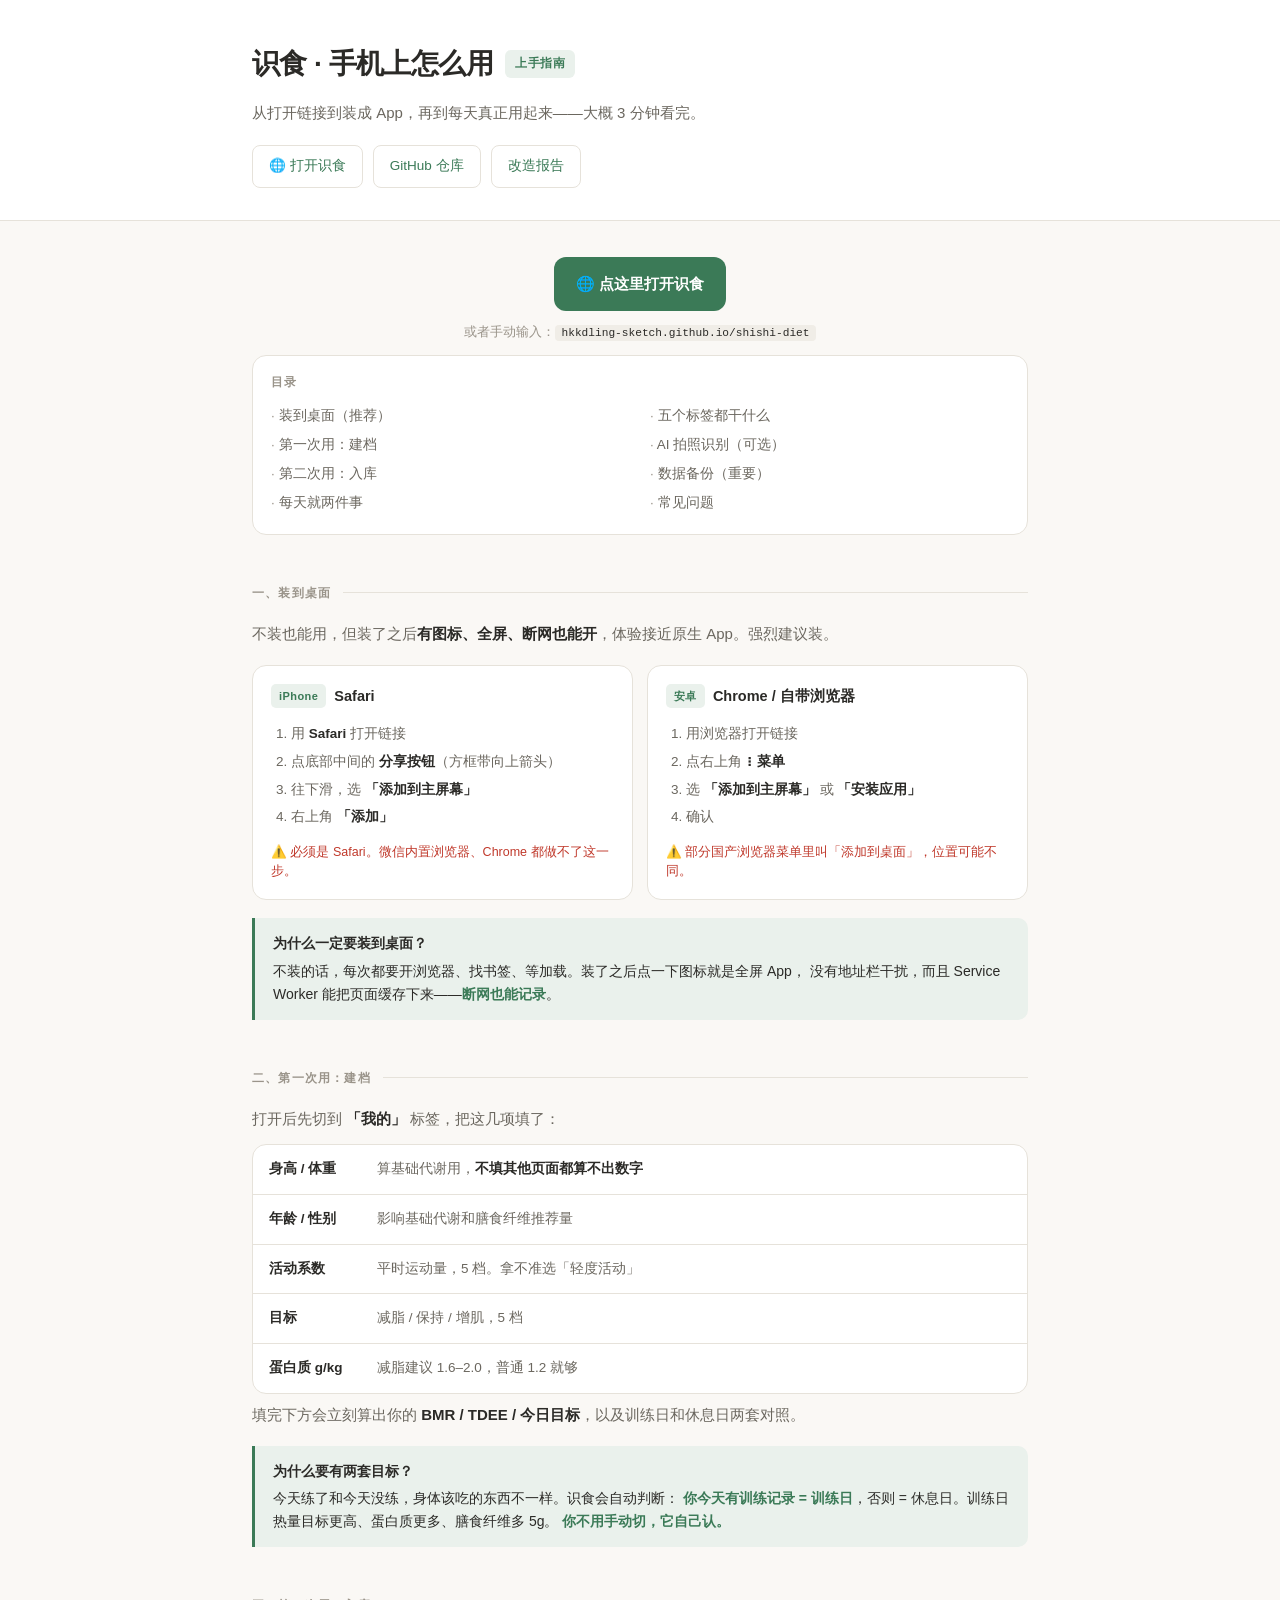
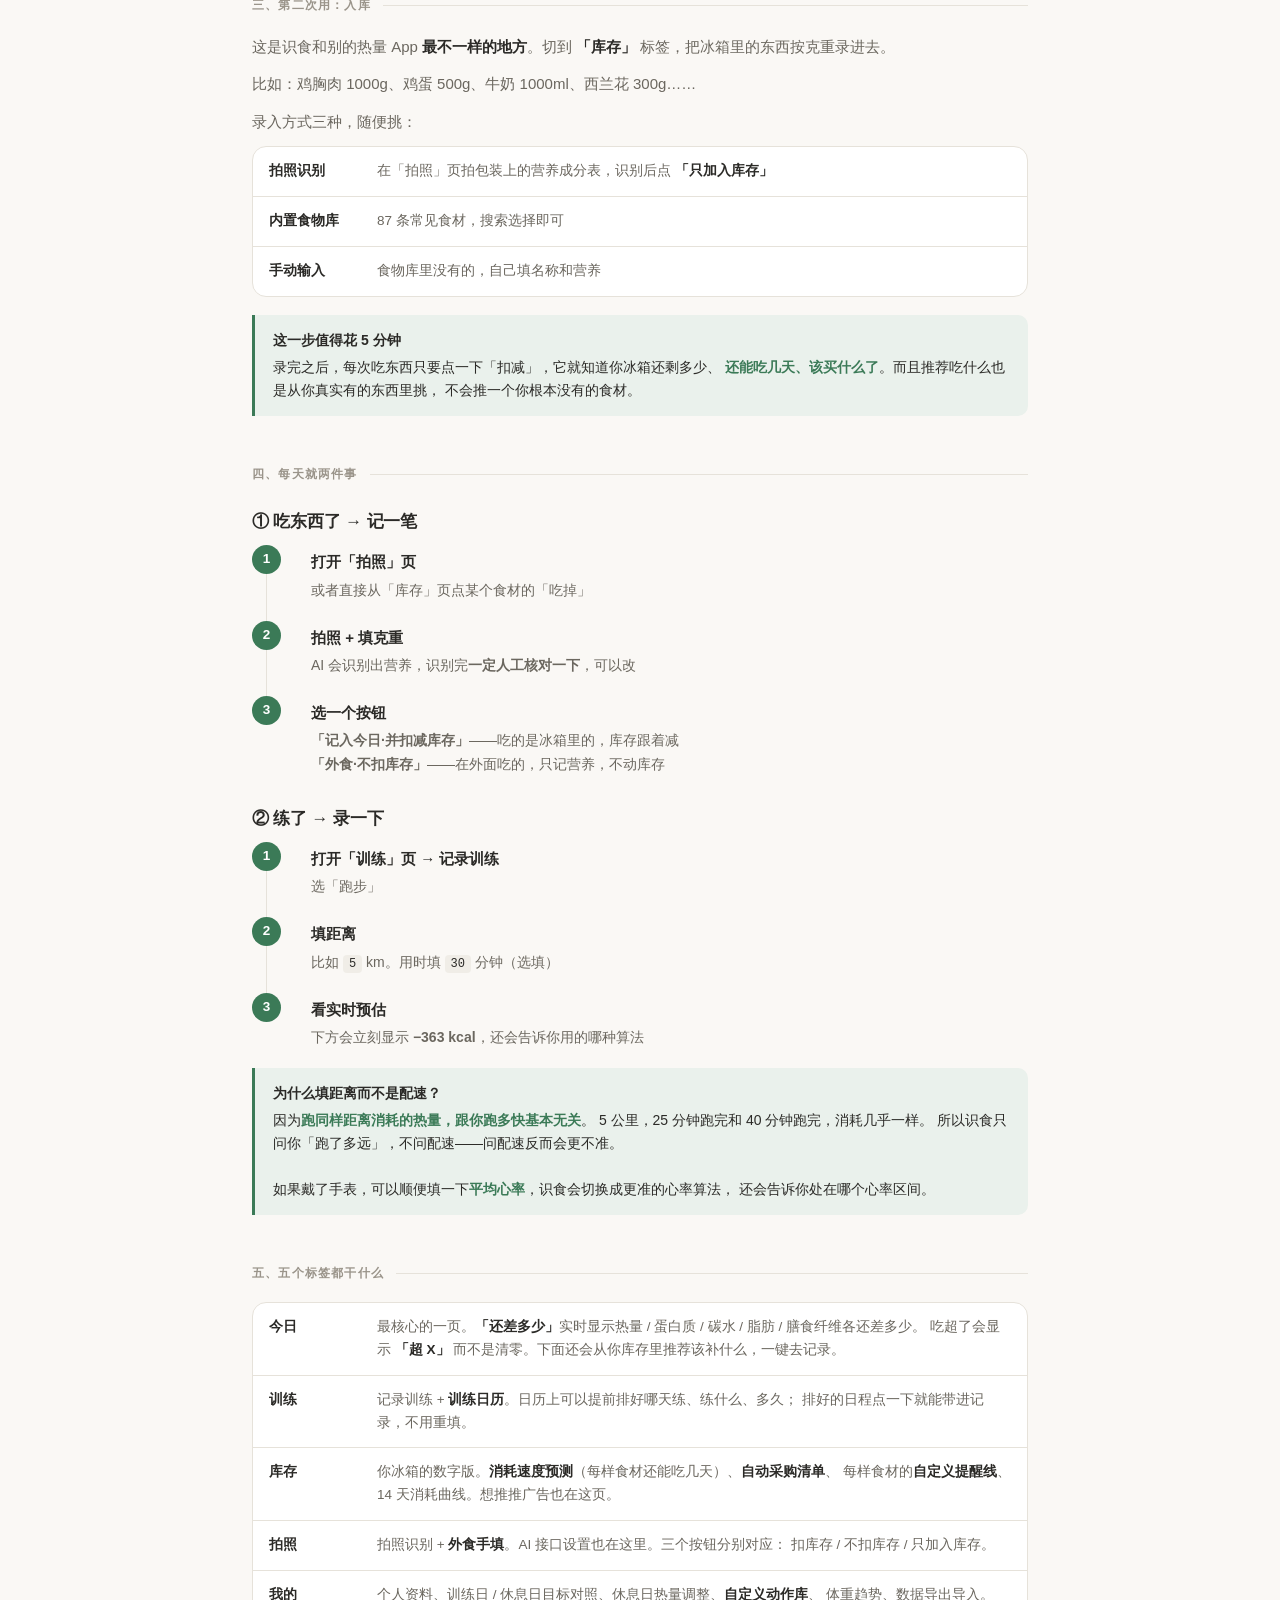
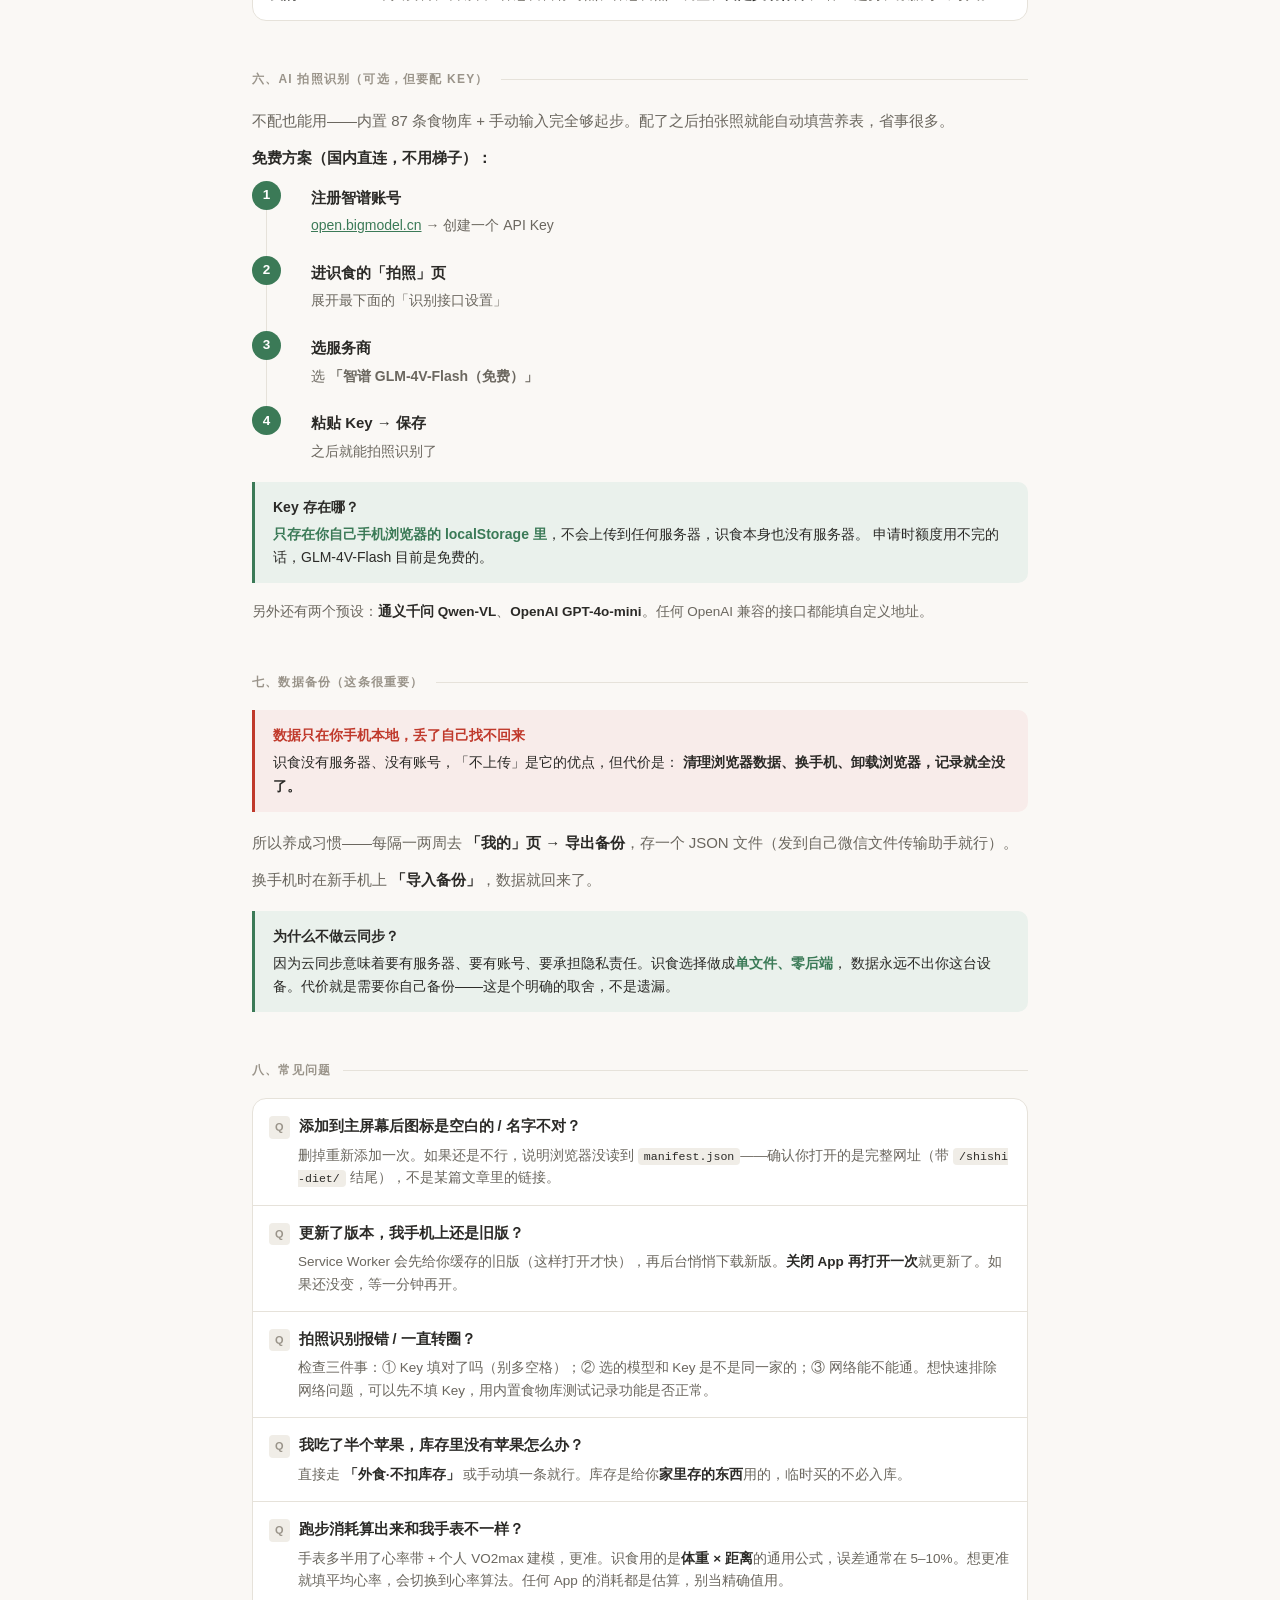
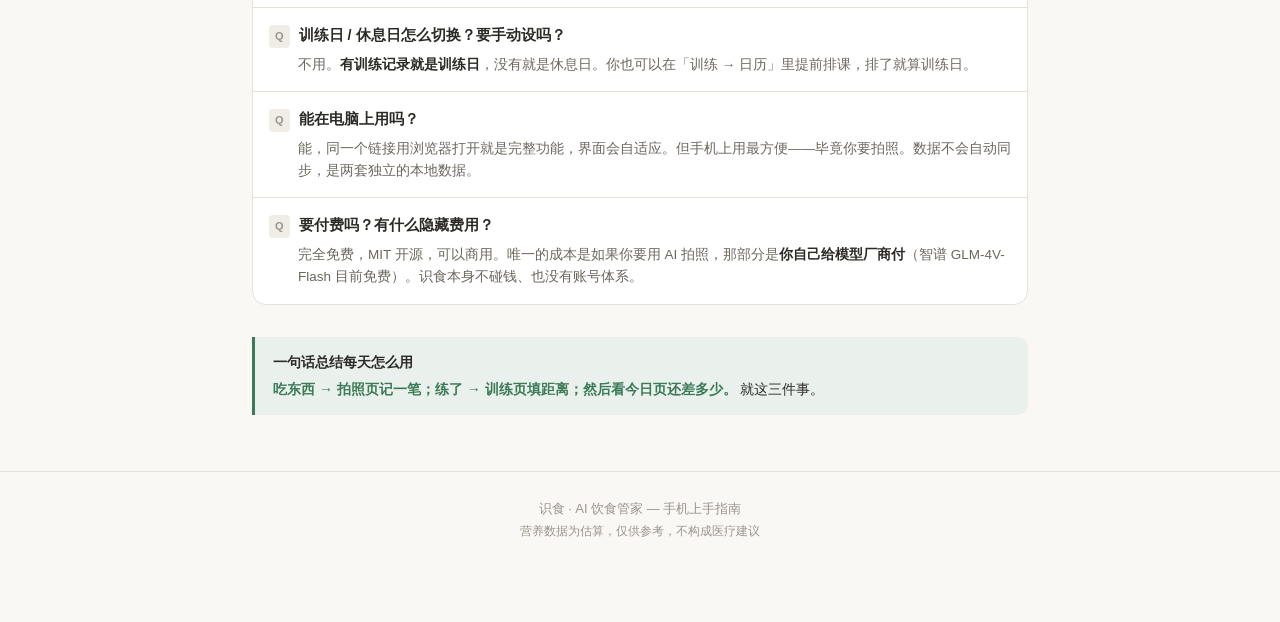
==== guide/index.html @ 6159403a "update: guide/index.html" ====
<!DOCTYPE html>
<html lang="zh-CN">
<head>
<meta charset="UTF-8">
<meta name="viewport" content="width=device-width,initial-scale=1">
<link rel="icon" type="image/png" sizes="192x192" href="../icon-192.png">
<link rel="apple-touch-icon" href="../icon-192.png">
<title>识食 · 手机上怎么用</title>
<style>
:root{
  --canvas:#faf8f5; --surface:#fff; --surface-2:#f0ede7;
  --ink:#2b2a27; --ink-2:#6b675f; --ink-3:#9a948a;
  --line:#e6e2da;
  --accent:#3B7A57; --accent-soft:#eaf1ec;
  --danger:#c0392b; --warn:#b8860b;
}
@media(prefers-color-scheme:dark){
  :root{
    --canvas:#141412; --surface:#1c1b19; --surface-2:#26241f;
    --ink:#eae7e0; --ink-2:#a8a29a; --ink-3:#7a746b;
    --line:#2e2c28;
    --accent:#7fb894; --accent-soft:#1f2b23;
  }
}
*{box-sizing:border-box;margin:0;padding:0}
body{
  background:var(--canvas);color:var(--ink);
  font:15px/1.7 -apple-system,BlinkMacSystemFont,"Segoe UI","PingFang SC","Hiragino Sans GB","Microsoft YaHei",sans-serif;
  -webkit-font-smoothing:antialiased;
  padding:0 0 80px;
}
.wrap{max-width:820px;margin:0 auto;padding:0 22px}
header{
  border-bottom:1px solid var(--line);background:var(--surface);
  padding:40px 0 32px;margin-bottom:36px;
}
h1{font-size:28px;font-weight:650;letter-spacing:-.02em;display:flex;align-items:center;gap:12px;flex-wrap:wrap}
h1 .badge{
  font-size:11.5px;font-weight:600;letter-spacing:.04em;
  background:var(--accent-soft);color:var(--accent);
  padding:4px 10px;border-radius:6px;
}
header p{color:var(--ink-2);margin-top:12px;font-size:15px;max-width:640px}
header .links{margin-top:20px;display:flex;gap:10px;flex-wrap:wrap}
header .links a{
  color:var(--accent);text-decoration:none;font-size:13.5px;font-weight:500;
  border:1px solid var(--line);padding:9px 16px;border-radius:8px;
  transition:background .18s,border-color .18s;background:var(--surface);
}
header .links a:hover{background:var(--accent-soft);border-color:var(--accent)}

h2{
  font-size:12px;font-weight:600;letter-spacing:.1em;text-transform:uppercase;
  color:var(--ink-3);margin:48px 0 18px;display:flex;align-items:center;gap:12px;
}
h2::after{content:"";flex:1;height:1px;background:var(--line)}
h3{font-size:17px;font-weight:600;margin:0 0 10px;letter-spacing:-.01em}
p{margin:0 0 12px;color:var(--ink-2)}
p strong{color:var(--ink);font-weight:600}
code{
  font-family:ui-monospace,"SF Mono",Menlo,Consolas,monospace;
  font-size:.86em;background:var(--surface-2);padding:2px 6px;border-radius:4px;
  color:var(--ink);word-break:break-all;
}
a{color:var(--accent)}

/* 大按钮：手机上必须好点 */
.big{
  display:inline-flex;align-items:center;justify-content:center;gap:8px;
  background:var(--accent);color:#fff;text-decoration:none;
  padding:14px 22px;border-radius:12px;font-size:15px;font-weight:600;
  min-height:48px;
}
@media(prefers-color-scheme:dark){.big{color:#0c1310}}
.bigwrap{text-align:center;margin:26px 0 10px}

/* 步骤 */
.steps{counter-reset:s;list-style:none;margin:0 0 8px}
.steps>li{
  counter-increment:s;position:relative;
  padding:0 0 20px 44px;border-left:1px solid var(--line);margin-left:14px;
}
.steps>li:last-child{border-left-color:transparent;padding-bottom:0}
.steps>li::before{
  content:counter(s);
  position:absolute;left:-15px;top:-2px;
  width:29px;height:29px;border-radius:50%;
  background:var(--accent);color:#fff;
  font-size:13.5px;font-weight:700;
  display:flex;align-items:center;justify-content:center;
  font-variant-numeric:tabular-nums;
}
@media(prefers-color-scheme:dark){.steps>li::before{color:#0c1310}}
.steps>li .t{font-weight:600;font-size:15px;margin-bottom:4px;padding-top:2px}
.steps>li .d{font-size:14px;color:var(--ink-2)}

/* 平台卡 */
.plat{display:grid;grid-template-columns:1fr 1fr;gap:14px;margin:18px 0 6px}
.pc{border:1px solid var(--line);border-radius:14px;padding:18px;background:var(--surface)}
.pc .hd{display:flex;align-items:center;gap:8px;margin-bottom:12px}
.pc .hd b{font-size:14.5px;font-weight:600}
.pc .os{font-size:11px;font-weight:600;letter-spacing:.04em;padding:3px 8px;border-radius:5px;
  background:var(--accent-soft);color:var(--accent)}
.pc ol{margin:0;padding-left:20px;font-size:13.5px;color:var(--ink-2)}
.pc li{padding:3px 0;line-height:1.6}
.pc li b{color:var(--ink);font-weight:600}
.pc .warn{margin-top:12px;font-size:12.5px;color:var(--danger);line-height:1.55}

/* 表格 */
.tbl{border:1px solid var(--line);border-radius:14px;overflow:hidden;background:var(--surface);margin:6px 0 8px}
.tr{display:flex;gap:12px;padding:13px 16px;border-bottom:1px solid var(--line);font-size:14px;align-items:flex-start}
.tr:last-child{border-bottom:none}
.tr .k{flex:0 0 96px;font-weight:600;font-size:13.5px}
.tr .v{flex:1;color:var(--ink-2);font-size:13.5px}
.tr .v b{color:var(--ink)}

/* 提示块 */
.note{
  border-left:3px solid var(--accent);background:var(--accent-soft);
  padding:14px 18px;border-radius:0 10px 10px 0;margin:18px 0;
  font-size:14px;color:var(--ink);line-height:1.65;
}
.note b{color:var(--accent)}
.note .ti{font-weight:600;display:block;margin-bottom:4px}
.alert{
  border-left:3px solid var(--danger);background:#f8ecea;
  padding:14px 18px;border-radius:0 10px 10px 0;margin:18px 0;
  font-size:14px;color:var(--ink);line-height:1.65;
}
.alert .ti{font-weight:600;display:block;margin-bottom:4px;color:var(--danger)}
@media(prefers-color-scheme:dark){.alert{background:#2b1f1c}}

/* FAQ */
.faq{border:1px solid var(--line);border-radius:14px;overflow:hidden;background:var(--surface)}
.fq{padding:15px 16px;border-bottom:1px solid var(--line)}
.fq:last-child{border-bottom:none}
.fq .q{font-weight:600;font-size:14.5px;margin-bottom:6px;display:flex;gap:9px;align-items:flex-start}
.fq .q::before{content:"Q";font-size:11px;font-weight:700;background:var(--surface-2);
  color:var(--ink-3);padding:2px 6px;border-radius:4px;flex-shrink:0;margin-top:2px}
.fq .a{font-size:13.5px;color:var(--ink-2);padding-left:29px;line-height:1.65}
.fq .a b{color:var(--ink)}

nav.toc{
  border:1px solid var(--line);border-radius:14px;background:var(--surface);
  padding:16px 18px;margin:0 0 8px;
}
nav.toc .ti{font-size:12px;font-weight:600;letter-spacing:.08em;text-transform:uppercase;
  color:var(--ink-3);margin-bottom:10px}
nav.toc ol{margin:0;padding-left:0;list-style:none;columns:2;column-gap:20px}
nav.toc li{padding:3px 0;font-size:13.5px;break-inside:avoid}
nav.toc a{text-decoration:none;color:var(--ink-2)}
nav.toc a:hover{color:var(--accent)}
nav.toc a::before{content:"· ";color:var(--ink-3)}

footer{text-align:center;color:var(--ink-3);font-size:13px;margin-top:56px;
  padding-top:26px;border-top:1px solid var(--line)}

@media(max-width:640px){
  h1{font-size:22px}
  .plat{grid-template-columns:1fr}
  nav.toc ol{columns:1}
  .wrap{padding:0 18px}
  .tr{flex-direction:column;gap:4px}
  .tr .k{flex:none}
}
</style>
</head>
<body>
<header>
  <div class="wrap">
    <h1>识食 · 手机上怎么用 <span class="badge">上手指南</span></h1>
    <p>从打开链接到装成 App，再到每天真正用起来——大概 3 分钟看完。</p>
    <div class="links">
      <a href="https://hkkdling-sketch.github.io/shishi-diet/" target="_blank">🌐 打开识食</a>
      <a href="https://github.com/hkkdling-sketch/shishi-diet" target="_blank">GitHub 仓库</a>
      <a href="../report/">改造报告</a>
    </div>
  </div>
</header>

<div class="wrap">

  <div class="bigwrap">
    <a class="big" href="https://hkkdling-sketch.github.io/shishi-diet/" target="_blank">🌐 点这里打开识食</a>
  </div>
  <p style="text-align:center;font-size:13px;color:var(--ink-3)">
    或者手动输入：<code>hkkdling-sketch.github.io/shishi-diet</code>
  </p>

  <nav class="toc">
    <div class="ti">目录</div>
    <ol>
      <li><a href="#install">装到桌面（推荐）</a></li>
      <li><a href="#start">第一次用：建档</a></li>
      <li><a href="#inv">第二次用：入库</a></li>
      <li><a href="#daily">每天就两件事</a></li>
      <li><a href="#tabs">五个标签都干什么</a></li>
      <li><a href="#ai">AI 拍照识别（可选）</a></li>
      <li><a href="#backup">数据备份（重要）</a></li>
      <li><a href="#faq">常见问题</a></li>
    </ol>
  </nav>

  <h2 id="install">一、装到桌面</h2>
  <p>不装也能用，但装了之后<strong>有图标、全屏、断网也能开</strong>，体验接近原生 App。强烈建议装。</p>

  <div class="plat">
    <div class="pc">
      <div class="hd"><span class="os">iPhone</span><b>Safari</b></div>
      <ol>
        <li>用 <b>Safari</b> 打开链接</li>
        <li>点底部中间的 <b>分享按钮</b>（方框带向上箭头）</li>
        <li>往下滑，选 <b>「添加到主屏幕」</b></li>
        <li>右上角 <b>「添加」</b></li>
      </ol>
      <div class="warn">⚠️ 必须是 Safari。微信内置浏览器、Chrome 都做不了这一步。</div>
    </div>
    <div class="pc">
      <div class="hd"><span class="os">安卓</span><b>Chrome / 自带浏览器</b></div>
      <ol>
        <li>用浏览器打开链接</li>
        <li>点右上角 <b>⋮ 菜单</b></li>
        <li>选 <b>「添加到主屏幕」</b> 或 <b>「安装应用」</b></li>
        <li>确认</li>
      </ol>
      <div class="warn">⚠️ 部分国产浏览器菜单里叫「添加到桌面」，位置可能不同。</div>
    </div>
  </div>

  <div class="note">
    <span class="ti">为什么一定要装到桌面？</span>
    不装的话，每次都要开浏览器、找书签、等加载。装了之后点一下图标就是全屏 App，
    没有地址栏干扰，而且 Service Worker 能把页面缓存下来——<b>断网也能记录</b>。
  </div>

  <h2 id="start">二、第一次用：建档</h2>
  <p>打开后先切到 <strong>「我的」</strong> 标签，把这几项填了：</p>
  <div class="tbl">
    <div class="tr"><div class="k">身高 / 体重</div><div class="v">算基础代谢用，<b>不填其他页面都算不出数字</b></div></div>
    <div class="tr"><div class="k">年龄 / 性别</div><div class="v">影响基础代谢和膳食纤维推荐量</div></div>
    <div class="tr"><div class="k">活动系数</div><div class="v">平时运动量，5 档。拿不准选「轻度活动」</div></div>
    <div class="tr"><div class="k">目标</div><div class="v">减脂 / 保持 / 增肌，5 档</div></div>
    <div class="tr"><div class="k">蛋白质 g/kg</div><div class="v">减脂建议 1.6–2.0，普通 1.2 就够</div></div>
  </div>
  <p>填完下方会立刻算出你的 <strong>BMR / TDEE / 今日目标</strong>，以及训练日和休息日两套对照。</p>

  <div class="note">
    <span class="ti">为什么要有两套目标？</span>
    今天练了和今天没练，身体该吃的东西不一样。识食会自动判断：
    <b>你今天有训练记录 = 训练日</b>，否则 = 休息日。训练日热量目标更高、蛋白质更多、膳食纤维多 5g。
    <b>你不用手动切，它自己认。</b>
  </div>

  <h2 id="inv">三、第二次用：入库</h2>
  <p>这是识食和别的热量 App <strong>最不一样的地方</strong>。切到 <strong>「库存」</strong> 标签，把冰箱里的东西按克重录进去。</p>
  <p>比如：鸡胸肉 1000g、鸡蛋 500g、牛奶 1000ml、西兰花 300g……</p>
  <p>录入方式三种，随便挑：</p>
  <div class="tbl">
    <div class="tr"><div class="k">拍照识别</div><div class="v">在「拍照」页拍包装上的营养成分表，识别后点 <b>「只加入库存」</b></div></div>
    <div class="tr"><div class="k">内置食物库</div><div class="v">87 条常见食材，搜索选择即可</div></div>
    <div class="tr"><div class="k">手动输入</div><div class="v">食物库里没有的，自己填名称和营养</div></div>
  </div>
  <div class="note">
    <span class="ti">这一步值得花 5 分钟</span>
    录完之后，每次吃东西只要点一下「扣减」，它就知道你冰箱还剩多少、
    <b>还能吃几天、该买什么了</b>。而且推荐吃什么也是从你真实有的东西里挑，
    不会推一个你根本没有的食材。
  </div>

  <h2 id="daily">四、每天就两件事</h2>

  <h3 style="margin-top:24px">① 吃东西了 → 记一笔</h3>
  <ol class="steps">
    <li><div class="t">打开「拍照」页</div><div class="d">或者直接从「库存」页点某个食材的「吃掉」</div></li>
    <li><div class="t">拍照 + 填克重</div><div class="d">AI 会识别出营养，识别完<b>一定人工核对一下</b>，可以改</div></li>
    <li><div class="t">选一个按钮</div><div class="d">
      <b>「记入今日·并扣减库存」</b>——吃的是冰箱里的，库存跟着减<br>
      <b>「外食·不扣库存」</b>——在外面吃的，只记营养，不动库存
    </div></li>
  </ol>

  <h3 style="margin-top:28px">② 练了 → 录一下</h3>
  <ol class="steps">
    <li><div class="t">打开「训练」页 → 记录训练</div><div class="d">选「跑步」</div></li>
    <li><div class="t">填距离</div><div class="d">比如 <code>5</code> km。用时填 <code>30</code> 分钟（选填）</div></li>
    <li><div class="t">看实时预估</div><div class="d">下方会立刻显示 <b>−363 kcal</b>，还会告诉你用的哪种算法</div></li>
  </ol>

  <div class="note">
    <span class="ti">为什么填距离而不是配速？</span>
    因为<b>跑同样距离消耗的热量，跟你跑多快基本无关</b>。
    5 公里，25 分钟跑完和 40 分钟跑完，消耗几乎一样。
    所以识食只问你「跑了多远」，不问配速——问配速反而会更不准。<br><br>
    如果戴了手表，可以顺便填一下<b>平均心率</b>，识食会切换成更准的心率算法，
    还会告诉你处在哪个心率区间。
  </div>

  <h2 id="tabs">五、五个标签都干什么</h2>
  <div class="tbl">
    <div class="tr"><div class="k">今日</div><div class="v">
      最核心的一页。<b>「还差多少」</b>实时显示热量 / 蛋白质 / 碳水 / 脂肪 / 膳食纤维各还差多少。
      吃超了会显示 <b>「超 X」</b> 而不是清零。下面还会从你库存里推荐该补什么，一键去记录。
    </div></div>
    <div class="tr"><div class="k">训练</div><div class="v">
      记录训练 + <b>训练日历</b>。日历上可以提前排好哪天练、练什么、多久；
      排好的日程点一下就能带进记录，不用重填。
    </div></div>
    <div class="tr"><div class="k">库存</div><div class="v">
      你冰箱的数字版。<b>消耗速度预测</b>（每样食材还能吃几天）、<b>自动采购清单</b>、
      每样食材的<b>自定义提醒线</b>、14 天消耗曲线。想推推广告也在这页。
    </div></div>
    <div class="tr"><div class="k">拍照</div><div class="v">
      拍照识别 + <b>外食手填</b>。AI 接口设置也在这里。三个按钮分别对应：
      扣库存 / 不扣库存 / 只加入库存。
    </div></div>
    <div class="tr"><div class="k">我的</div><div class="v">
      个人资料、训练日 / 休息日目标对照、休息日热量调整、<b>自定义动作库</b>、
      体重趋势、数据导出导入。
    </div></div>
  </div>

  <h2 id="ai">六、AI 拍照识别（可选，但要配 Key）</h2>
  <p>不配也能用——内置 87 条食物库 + 手动输入完全够起步。配了之后拍张照就能自动填营养表，省事很多。</p>
  <p><strong>免费方案（国内直连，不用梯子）：</strong></p>
  <ol class="steps">
    <li><div class="t">注册智谱账号</div><div class="d"><a href="https://open.bigmodel.cn/" target="_blank">open.bigmodel.cn</a> → 创建一个 API Key</div></li>
    <li><div class="t">进识食的「拍照」页</div><div class="d">展开最下面的「识别接口设置」</div></li>
    <li><div class="t">选服务商</div><div class="d">选 <b>「智谱 GLM-4V-Flash（免费）」</b></div></li>
    <li><div class="t">粘贴 Key → 保存</div><div class="d">之后就能拍照识别了</div></li>
  </ol>
  <div class="note">
    <span class="ti">Key 存在哪？</span>
    <b>只存在你自己手机浏览器的 localStorage 里</b>，不会上传到任何服务器，识食本身也没有服务器。
    申请时额度用不完的话，GLM-4V-Flash 目前是免费的。
  </div>
  <p style="font-size:13.5px">另外还有两个预设：<strong>通义千问 Qwen-VL</strong>、<strong>OpenAI GPT-4o-mini</strong>。任何 OpenAI 兼容的接口都能填自定义地址。</p>

  <h2 id="backup">七、数据备份（这条很重要）</h2>
  <div class="alert">
    <span class="ti">数据只在你手机本地，丢了自己找不回来</span>
    识食没有服务器、没有账号，「不上传」是它的优点，但代价是：
    <b>清理浏览器数据、换手机、卸载浏览器，记录就全没了。</b>
  </div>
  <p>所以养成习惯——每隔一两周去 <strong>「我的」页 → 导出备份</strong>，存一个 JSON 文件（发到自己微信文件传输助手就行）。</p>
  <p>换手机时在新手机上 <strong>「导入备份」</strong>，数据就回来了。</p>
  <div class="note">
    <span class="ti">为什么不做云同步？</span>
    因为云同步意味着要有服务器、要有账号、要承担隐私责任。识食选择做成<b>单文件、零后端</b>，
    数据永远不出你这台设备。代价就是需要你自己备份——这是个明确的取舍，不是遗漏。
  </div>

  <h2 id="faq">八、常见问题</h2>
  <div class="faq">
    <div class="fq">
      <div class="q">添加到主屏幕后图标是空白的 / 名字不对？</div>
      <div class="a">删掉重新添加一次。如果还是不行，说明浏览器没读到 <code>manifest.json</code>——确认你打开的是完整网址（带 <code>/shishi-diet/</code> 结尾），不是某篇文章里的链接。</div>
    </div>
    <div class="fq">
      <div class="q">更新了版本，我手机上还是旧版？</div>
      <div class="a">Service Worker 会先给你缓存的旧版（这样打开才快），再后台悄悄下载新版。<b>关闭 App 再打开一次</b>就更新了。如果还没变，等一分钟再开。</div>
    </div>
    <div class="fq">
      <div class="q">拍照识别报错 / 一直转圈？</div>
      <div class="a">检查三件事：① Key 填对了吗（别多空格）；② 选的模型和 Key 是不是同一家的；③ 网络能不能通。想快速排除网络问题，可以先不填 Key，用内置食物库测试记录功能是否正常。</div>
    </div>
    <div class="fq">
      <div class="q">我吃了半个苹果，库存里没有苹果怎么办？</div>
      <div class="a">直接走 <b>「外食·不扣库存」</b> 或手动填一条就行。库存是给你<b>家里存的东西</b>用的，临时买的不必入库。</div>
    </div>
    <div class="fq">
      <div class="q">跑步消耗算出来和我手表不一样？</div>
      <div class="a">手表多半用了心率带 + 个人 VO2max 建模，更准。识食用的是<b>体重 × 距离</b>的通用公式，误差通常在 5–10%。想更准就填平均心率，会切换到心率算法。任何 App 的消耗都是估算，别当精确值用。</div>
    </div>
    <div class="fq">
      <div class="q">训练日 / 休息日怎么切换？要手动设吗？</div>
      <div class="a">不用。<b>有训练记录就是训练日</b>，没有就是休息日。你也可以在「训练 → 日历」里提前排课，排了就算训练日。</div>
    </div>
    <div class="fq">
      <div class="q">能在电脑上用吗？</div>
      <div class="a">能，同一个链接用浏览器打开就是完整功能，界面会自适应。但手机上用最方便——毕竟你要拍照。数据不会自动同步，是两套独立的本地数据。</div>
    </div>
    <div class="fq">
      <div class="q">要付费吗？有什么隐藏费用？</div>
      <div class="a">完全免费，MIT 开源，可以商用。唯一的成本是如果你要用 AI 拍照，那部分是<b>你自己给模型厂商付</b>（智谱 GLM-4V-Flash 目前免费）。识食本身不碰钱、也没有账号体系。</div>
    </div>
  </div>

  <div class="note" style="margin-top:32px">
    <span class="ti">一句话总结每天怎么用</span>
    <b>吃东西 → 拍照页记一笔；练了 → 训练页填距离；然后看今日页还差多少。</b>
    就这三件事。
  </div>

</div>

<footer>
  <div class="wrap">
    识食 · AI 饮食管家 — 手机上手指南<br>
    <span style="font-size:12px">营养数据为估算，仅供参考，不构成医疗建议</span>
  </div>
</footer>

</body>
</html>
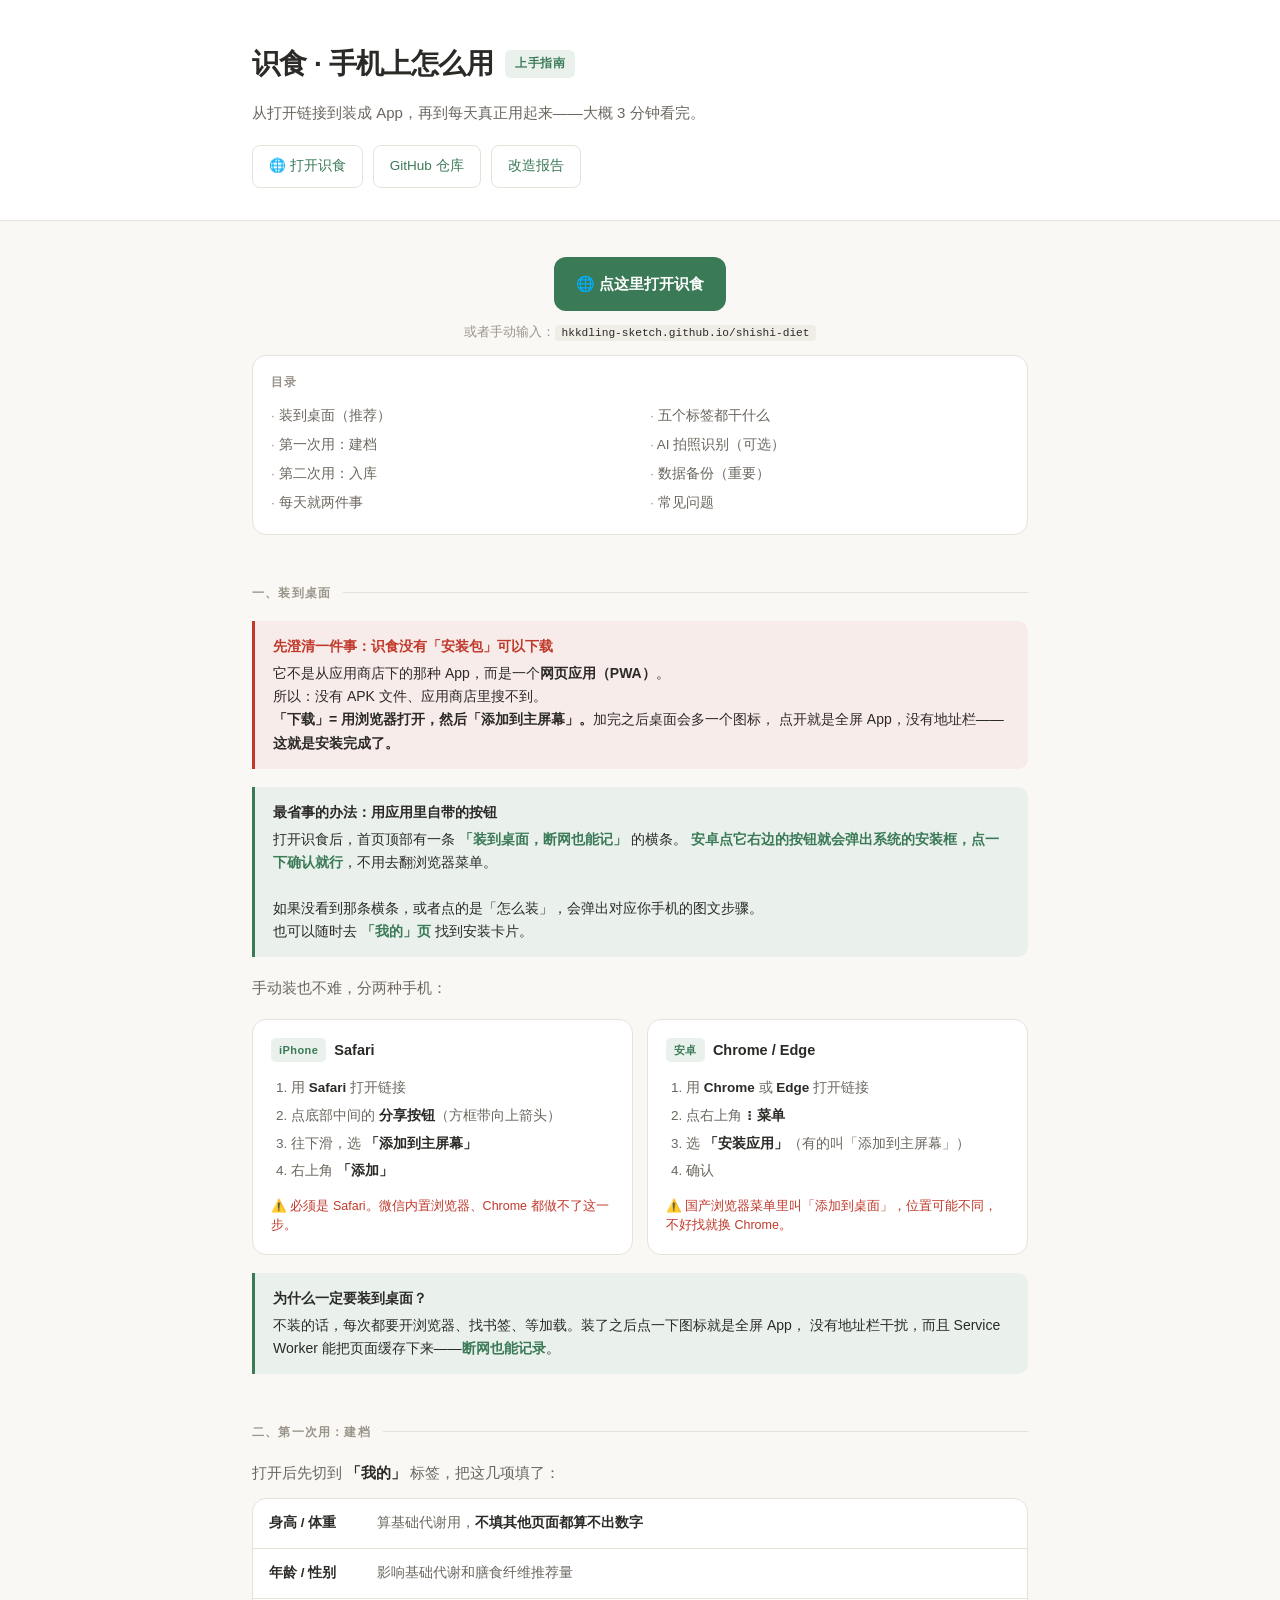
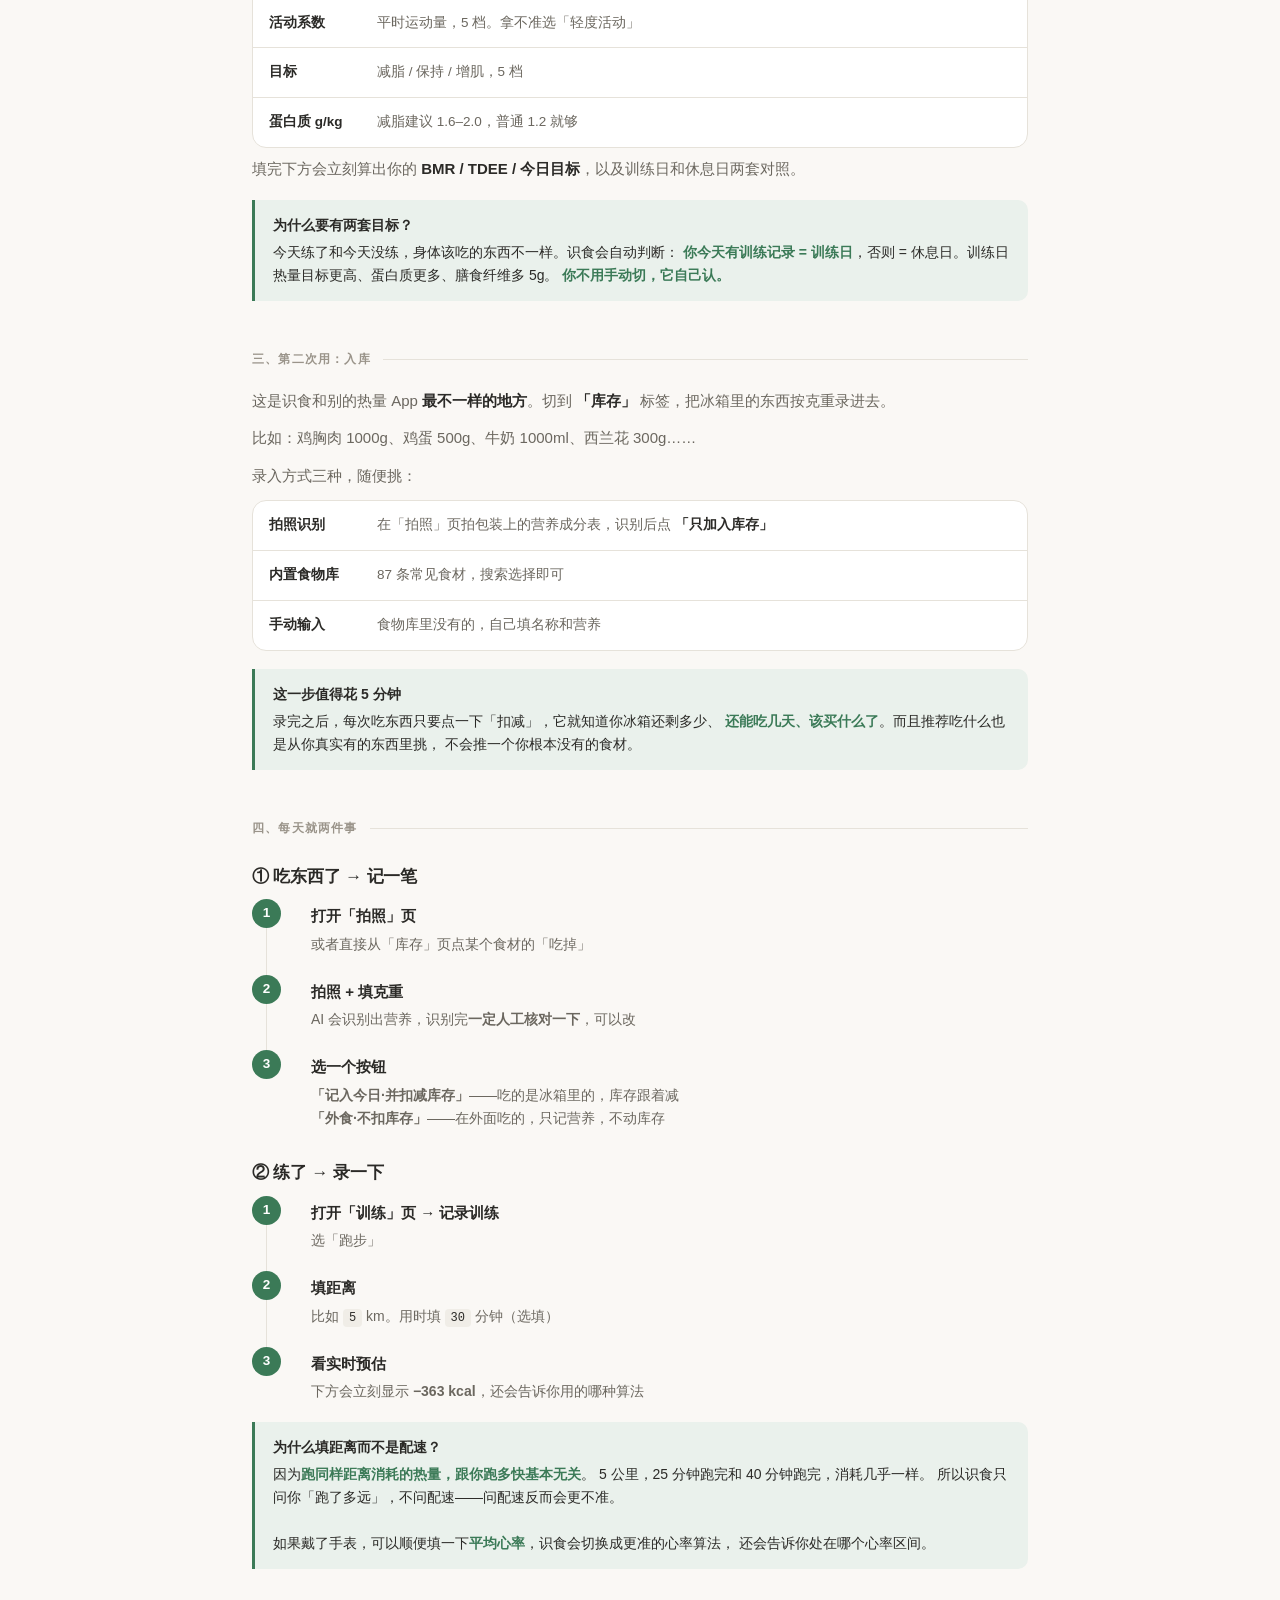
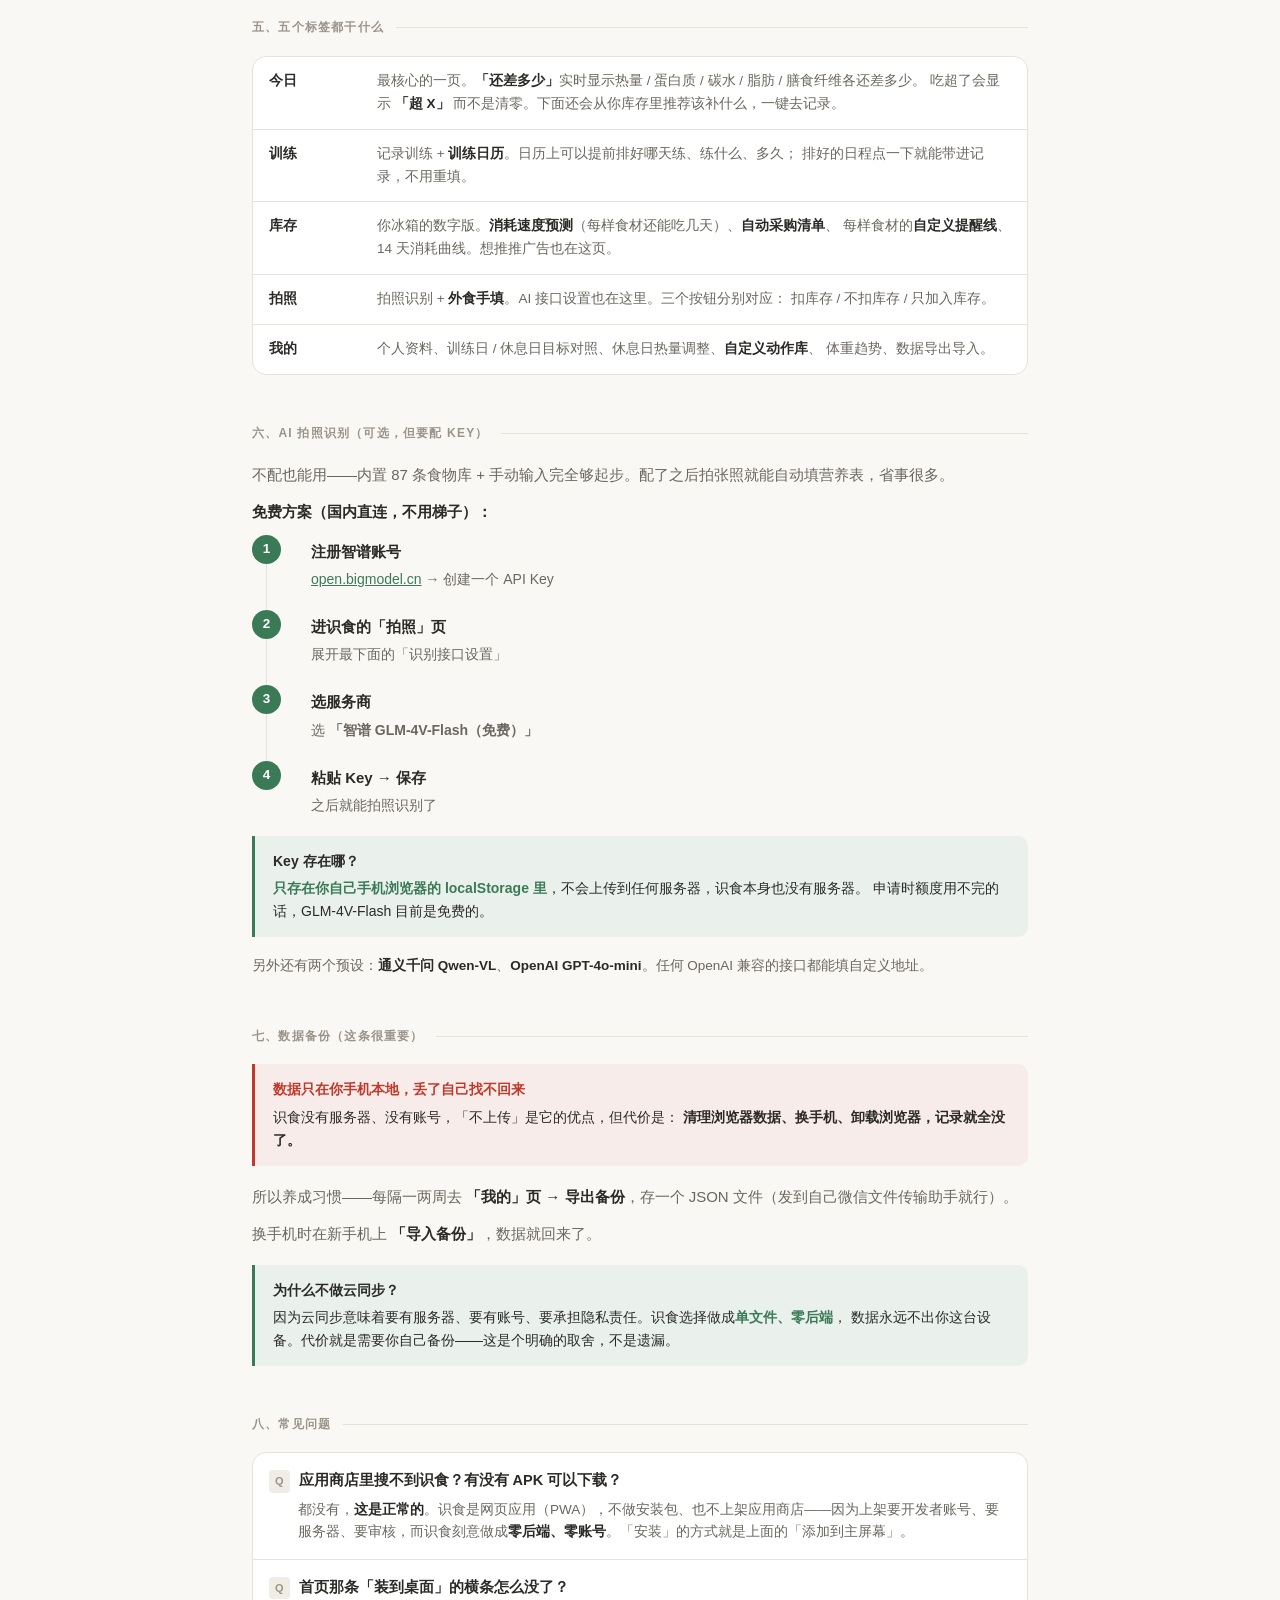
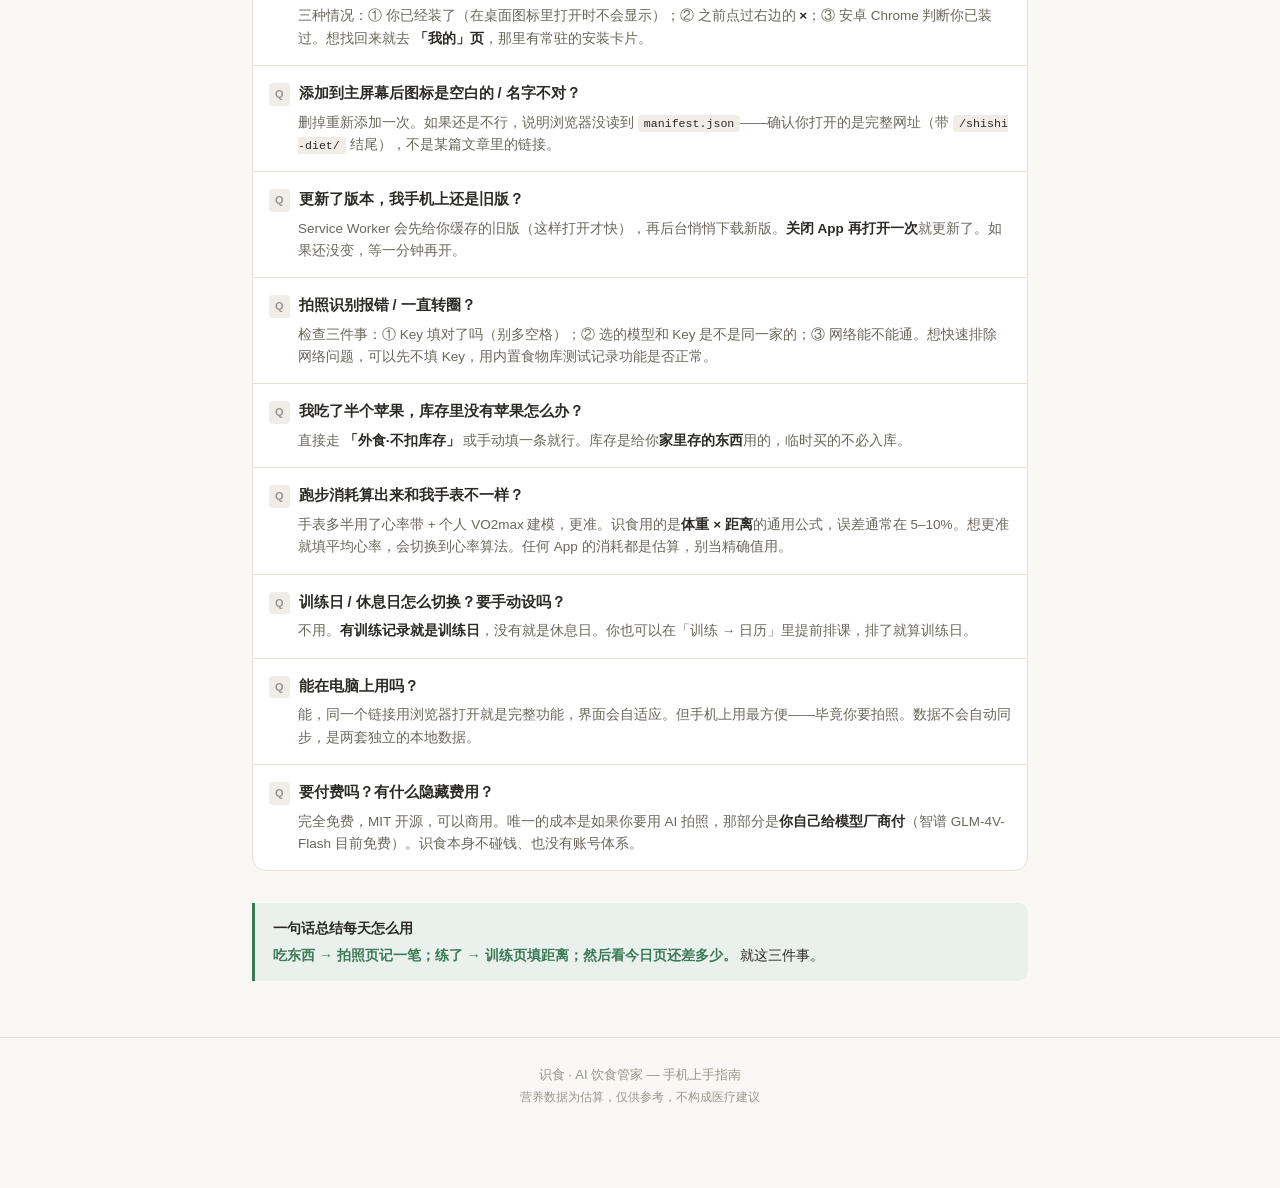
==== commit e6e98c51: "update: guide/index.html" ====
--- a/guide/index.html
+++ b/guide/index.html
@@ -202,7 +202,24 @@
   </nav>
 
   <h2 id="install">一、装到桌面</h2>
-  <p>不装也能用，但装了之后<strong>有图标、全屏、断网也能开</strong>，体验接近原生 App。强烈建议装。</p>
+
+  <div class="alert">
+    <span class="ti">先澄清一件事：识食没有「安装包」可以下载</span>
+    它不是从应用商店下的那种 App，而是一个<b>网页应用（PWA）</b>。<br>
+    所以：没有 APK 文件、应用商店里搜不到。<br>
+    <b>「下载」= 用浏览器打开，然后「添加到主屏幕」。</b>加完之后桌面会多一个图标，
+    点开就是全屏 App，没有地址栏——<b>这就是安装完成了。</b>
+  </div>
+
+  <div class="note">
+    <span class="ti">最省事的办法：用应用里自带的按钮</span>
+    打开识食后，首页顶部有一条 <b>「装到桌面，断网也能记」</b> 的横条。
+    <b>安卓点它右边的按钮就会弹出系统的安装框，点一下确认就行</b>，不用去翻浏览器菜单。<br><br>
+    如果没看到那条横条，或者点的是「怎么装」，会弹出对应你手机的图文步骤。<br>
+    也可以随时去 <b>「我的」页</b> 找到安装卡片。
+  </div>
+
+  <p>手动装也不难，分两种手机：</p>
 
   <div class="plat">
     <div class="pc">
@@ -216,14 +233,14 @@
       <div class="warn">⚠️ 必须是 Safari。微信内置浏览器、Chrome 都做不了这一步。</div>
     </div>
     <div class="pc">
-      <div class="hd"><span class="os">安卓</span><b>Chrome / 自带浏览器</b></div>
+      <div class="hd"><span class="os">安卓</span><b>Chrome / Edge</b></div>
       <ol>
-        <li>用浏览器打开链接</li>
+        <li>用 <b>Chrome</b> 或 <b>Edge</b> 打开链接</li>
         <li>点右上角 <b>⋮ 菜单</b></li>
-        <li>选 <b>「添加到主屏幕」</b> 或 <b>「安装应用」</b></li>
+        <li>选 <b>「安装应用」</b>（有的叫「添加到主屏幕」）</li>
         <li>确认</li>
       </ol>
-      <div class="warn">⚠️ 部分国产浏览器菜单里叫「添加到桌面」，位置可能不同。</div>
+      <div class="warn">⚠️ 国产浏览器菜单里叫「添加到桌面」，位置可能不同，不好找就换 Chrome。</div>
     </div>
   </div>
 
@@ -352,6 +369,14 @@
   <h2 id="faq">八、常见问题</h2>
   <div class="faq">
     <div class="fq">
+      <div class="q">应用商店里搜不到识食？有没有 APK 可以下载？</div>
+      <div class="a">都没有，<b>这是正常的</b>。识食是网页应用（PWA），不做安装包、也不上架应用商店——因为上架要开发者账号、要服务器、要审核，而识食刻意做成<b>零后端、零账号</b>。「安装」的方式就是上面的「添加到主屏幕」。</div>
+    </div>
+    <div class="fq">
+      <div class="q">首页那条「装到桌面」的横条怎么没了？</div>
+      <div class="a">三种情况：① 你已经装了（在桌面图标里打开时不会显示）；② 之前点过右边的 <b>×</b>；③ 安卓 Chrome 判断你已装过。想找回来就去 <b>「我的」页</b>，那里有常驻的安装卡片。</div>
+    </div>
+    <div class="fq">
       <div class="q">添加到主屏幕后图标是空白的 / 名字不对？</div>
       <div class="a">删掉重新添加一次。如果还是不行，说明浏览器没读到 <code>manifest.json</code>——确认你打开的是完整网址（带 <code>/shishi-diet/</code> 结尾），不是某篇文章里的链接。</div>
     </div>
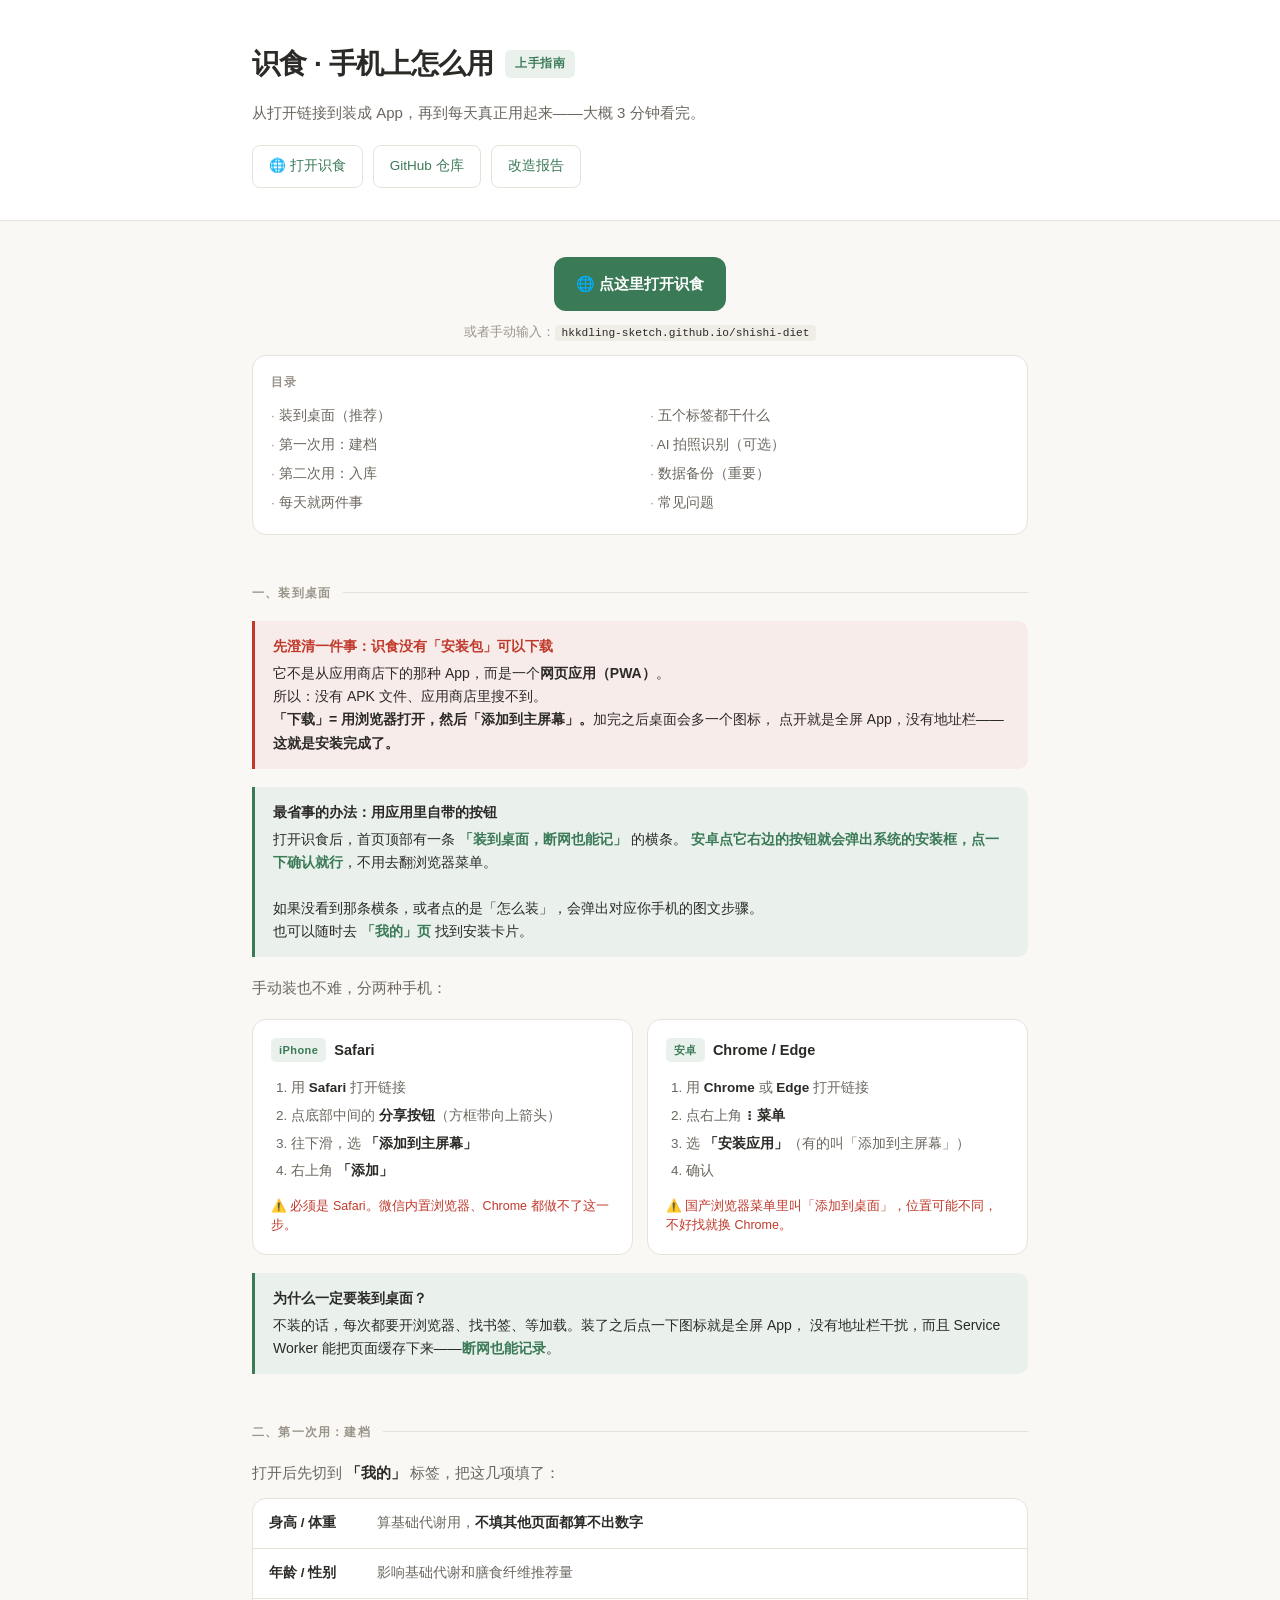
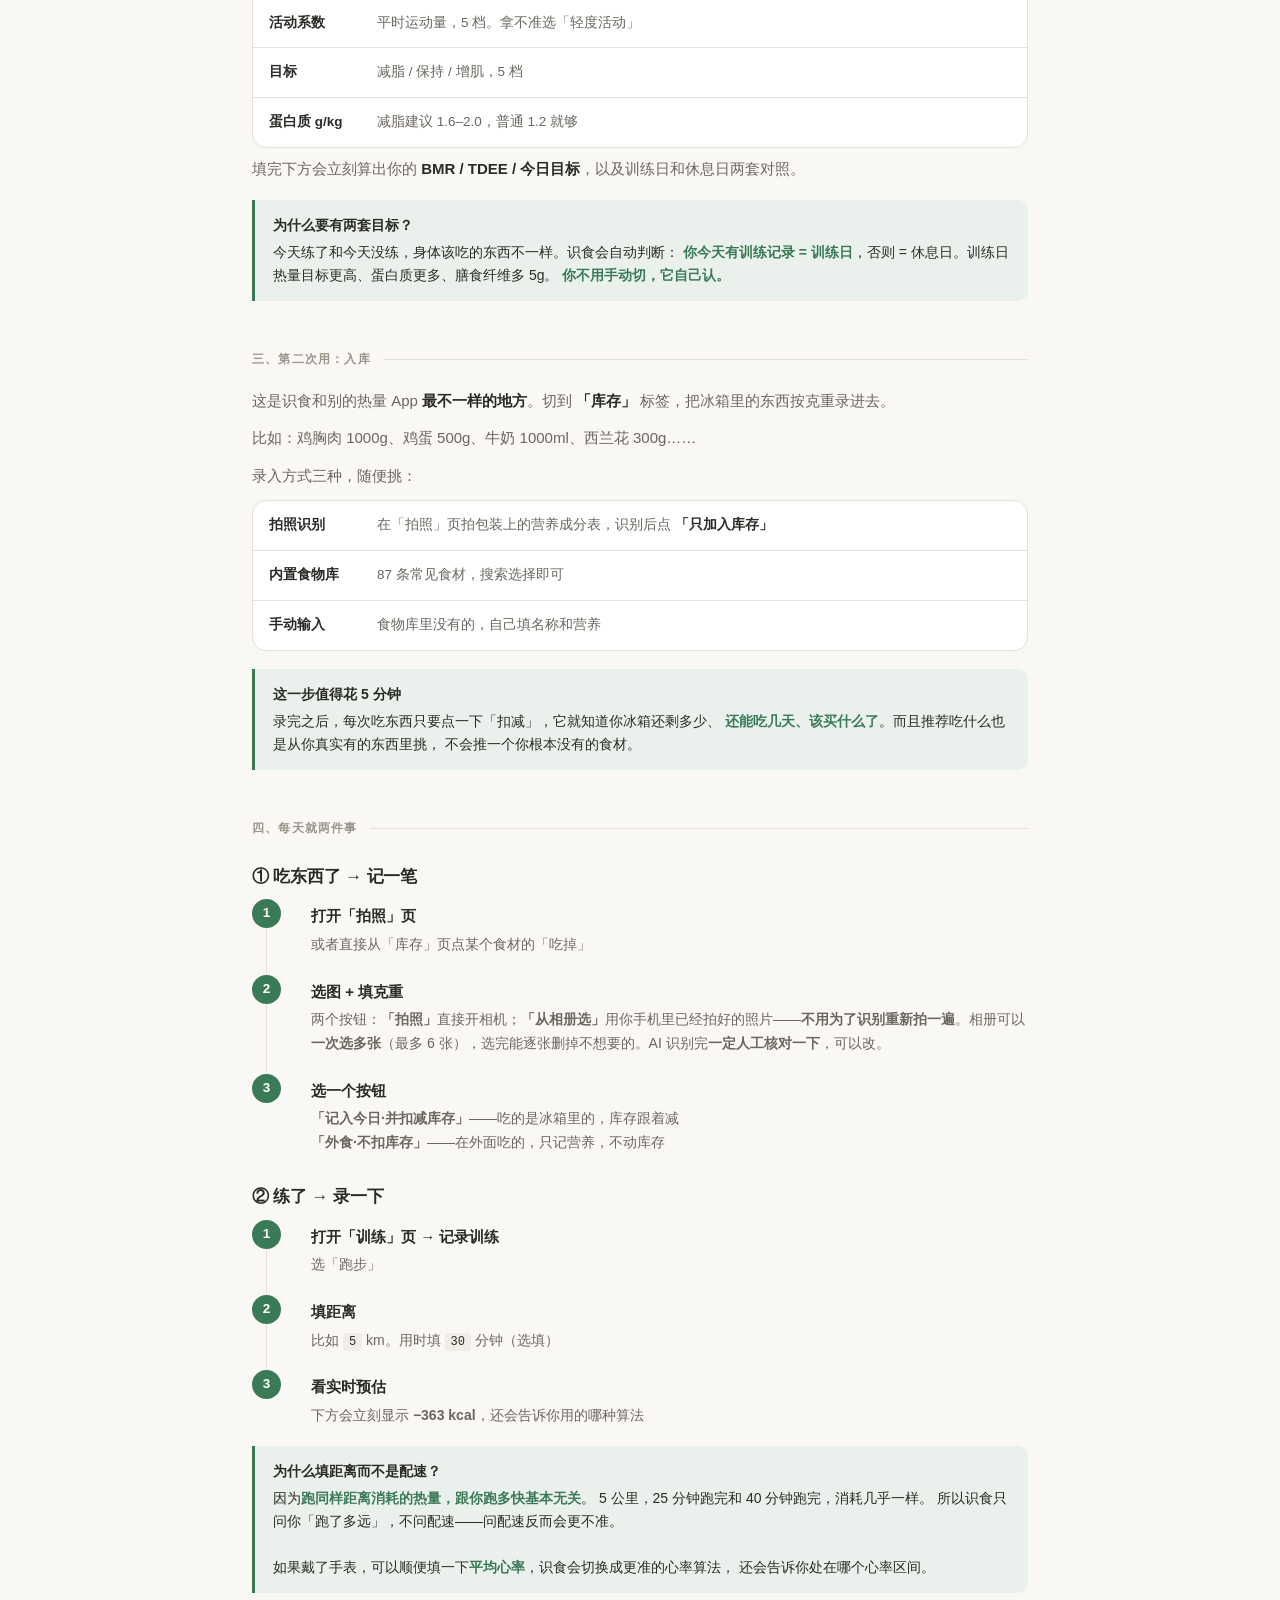
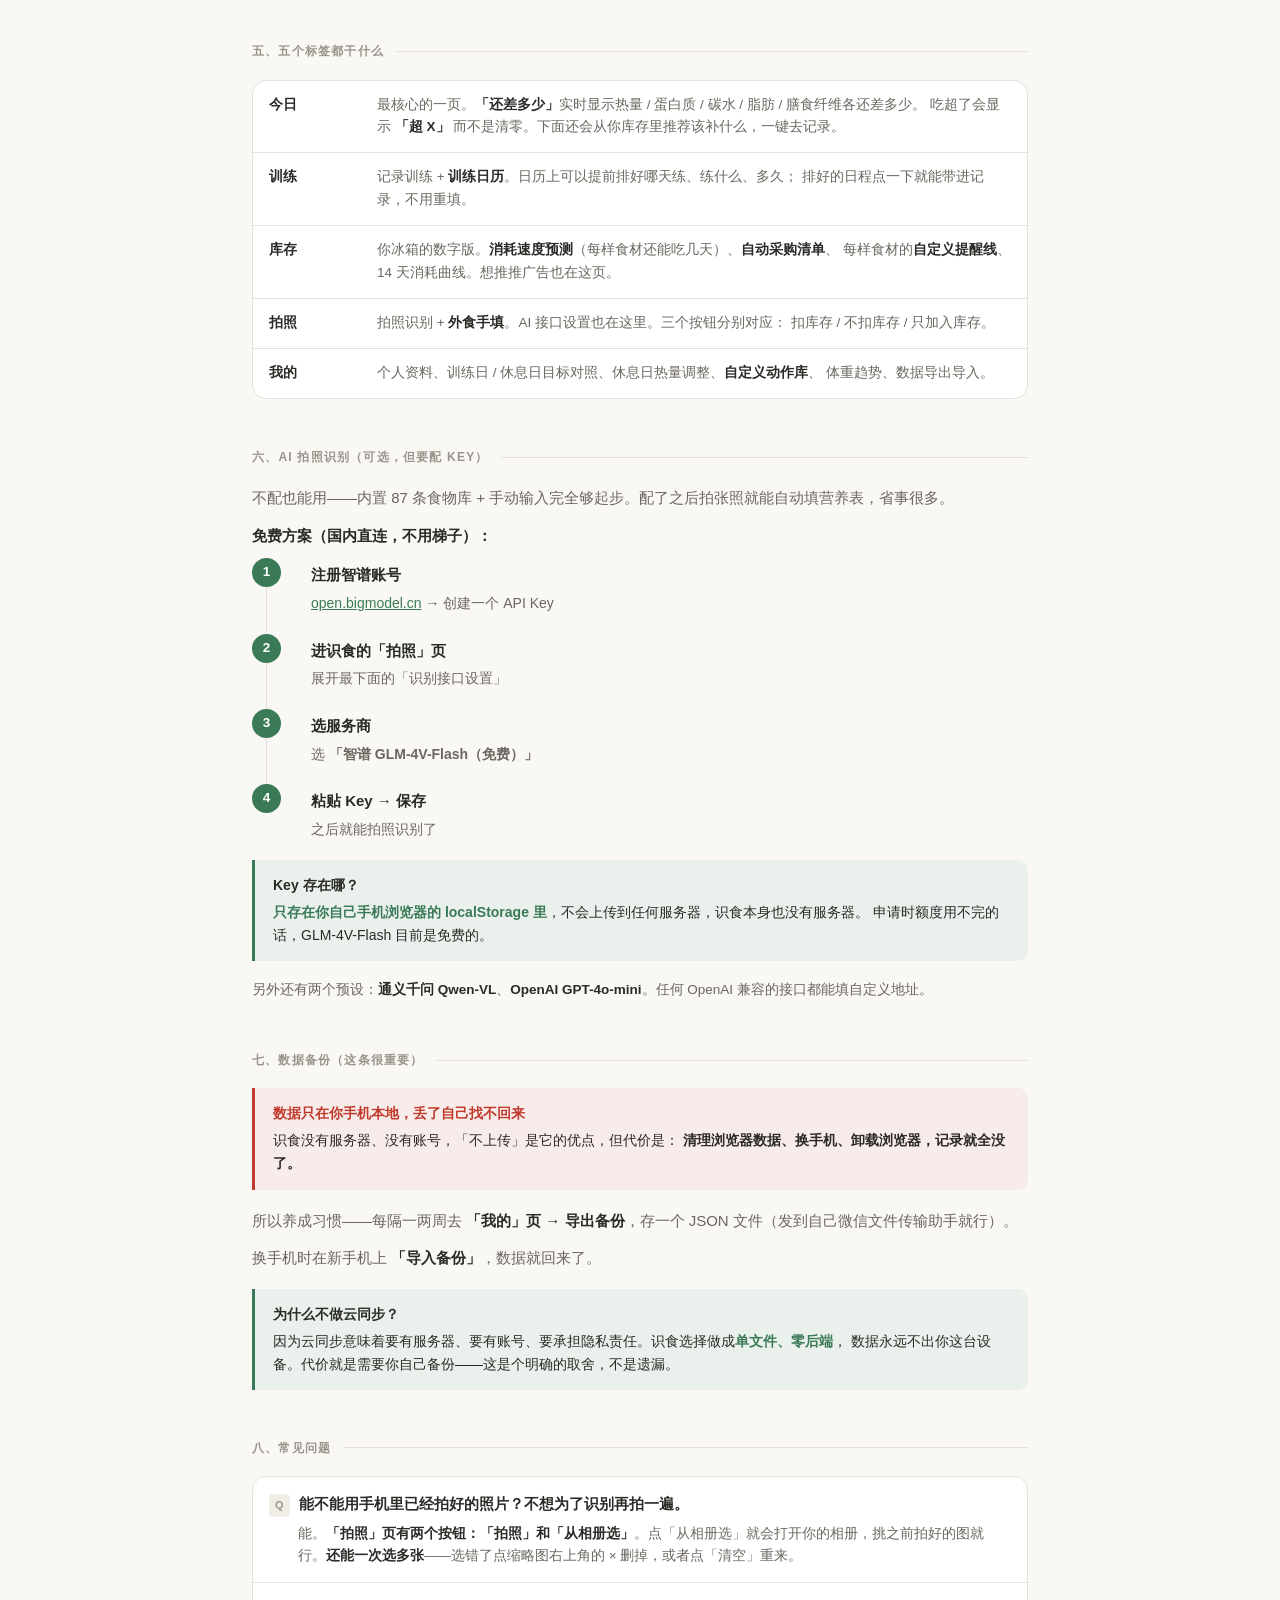
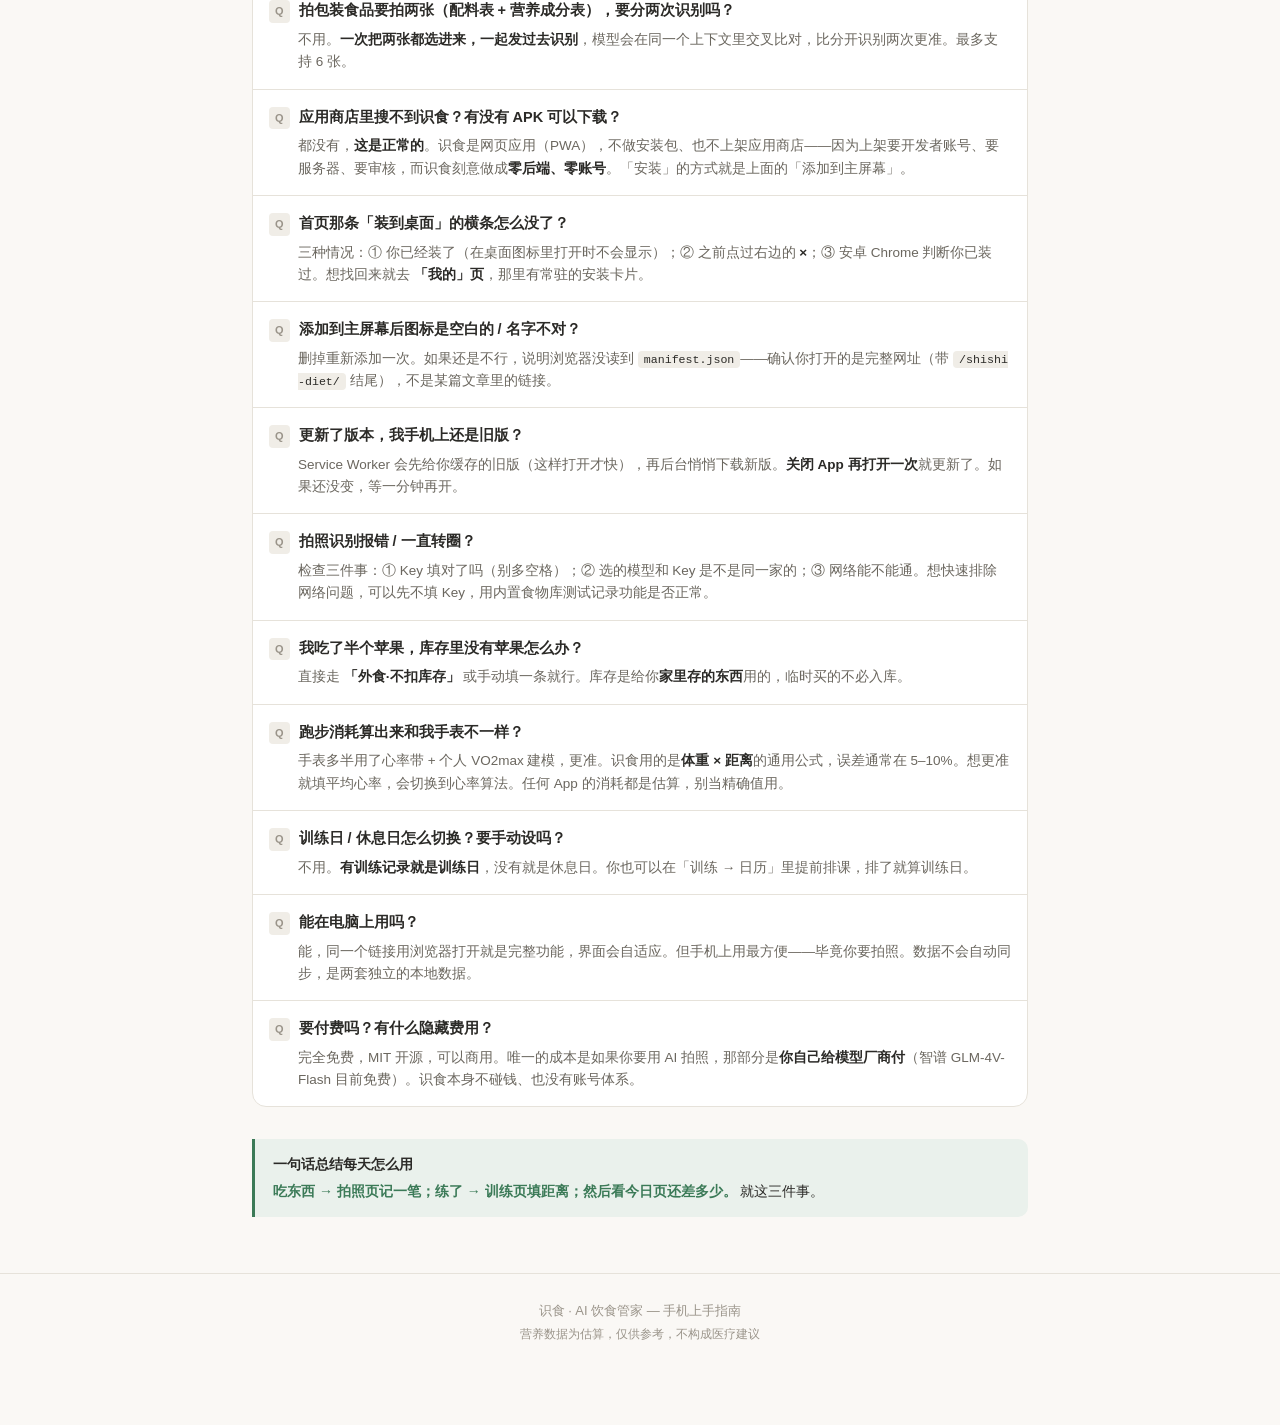
==== commit 8ee0fe86: "update: guide/index.html" ====
--- a/guide/index.html
+++ b/guide/index.html
@@ -289,7 +289,7 @@
   <h3 style="margin-top:24px">① 吃东西了 → 记一笔</h3>
   <ol class="steps">
     <li><div class="t">打开「拍照」页</div><div class="d">或者直接从「库存」页点某个食材的「吃掉」</div></li>
-    <li><div class="t">拍照 + 填克重</div><div class="d">AI 会识别出营养，识别完<b>一定人工核对一下</b>，可以改</div></li>
+    <li><div class="t">选图 + 填克重</div><div class="d">两个按钮：<b>「拍照」</b>直接开相机；<b>「从相册选」</b>用你手机里已经拍好的照片——<b>不用为了识别重新拍一遍</b>。相册可以<b>一次选多张</b>（最多 6 张），选完能逐张删掉不想要的。AI 识别完<b>一定人工核对一下</b>，可以改。</div></li>
     <li><div class="t">选一个按钮</div><div class="d">
       <b>「记入今日·并扣减库存」</b>——吃的是冰箱里的，库存跟着减<br>
       <b>「外食·不扣库存」</b>——在外面吃的，只记营养，不动库存
@@ -369,6 +369,14 @@
   <h2 id="faq">八、常见问题</h2>
   <div class="faq">
     <div class="fq">
+      <div class="q">能不能用手机里已经拍好的照片？不想为了识别再拍一遍。</div>
+      <div class="a">能。<b>「拍照」页有两个按钮：「拍照」和「从相册选」</b>。点「从相册选」就会打开你的相册，挑之前拍好的图就行。<b>还能一次选多张</b>——选错了点缩略图右上角的 × 删掉，或者点「清空」重来。</div>
+    </div>
+    <div class="fq">
+      <div class="q">拍包装食品要拍两张（配料表 + 营养成分表），要分两次识别吗？</div>
+      <div class="a">不用。<b>一次把两张都选进来，一起发过去识别</b>，模型会在同一个上下文里交叉比对，比分开识别两次更准。最多支持 6 张。</div>
+    </div>
+    <div class="fq">
       <div class="q">应用商店里搜不到识食？有没有 APK 可以下载？</div>
       <div class="a">都没有，<b>这是正常的</b>。识食是网页应用（PWA），不做安装包、也不上架应用商店——因为上架要开发者账号、要服务器、要审核，而识食刻意做成<b>零后端、零账号</b>。「安装」的方式就是上面的「添加到主屏幕」。</div>
     </div>
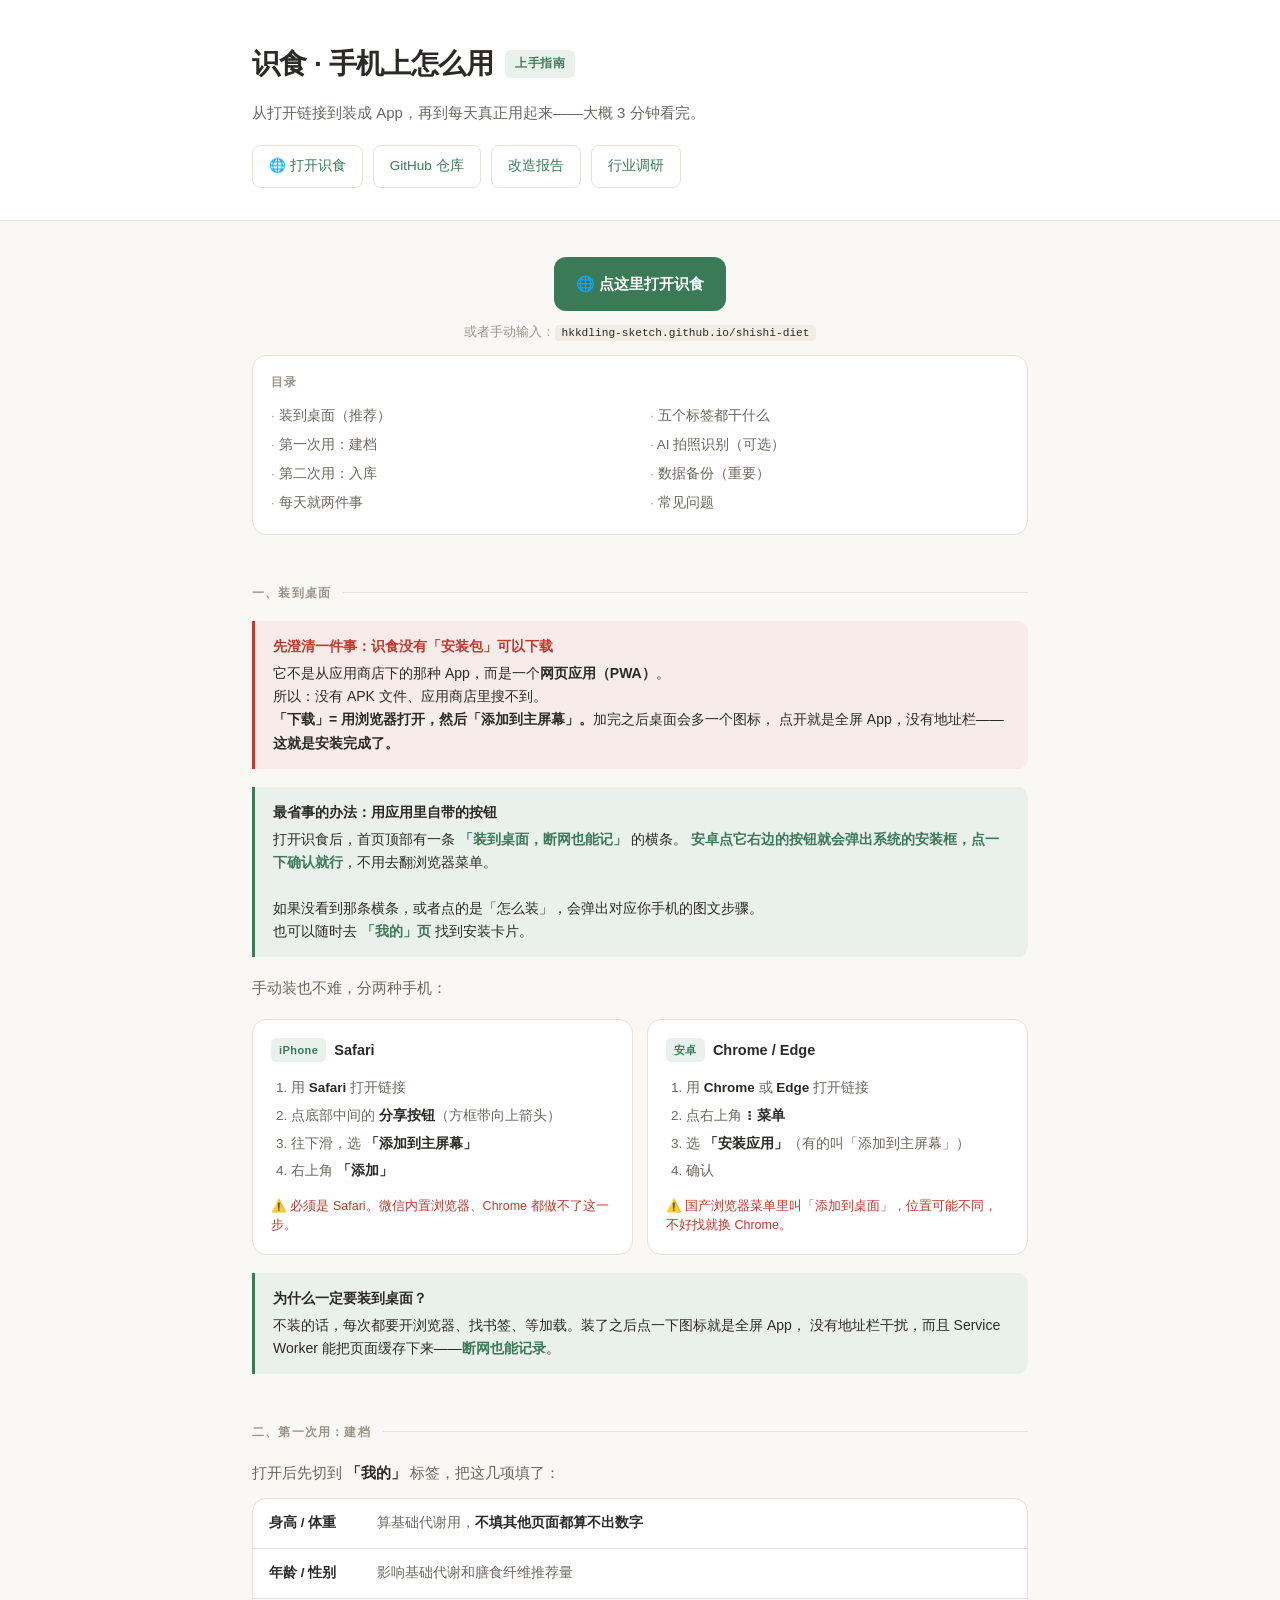
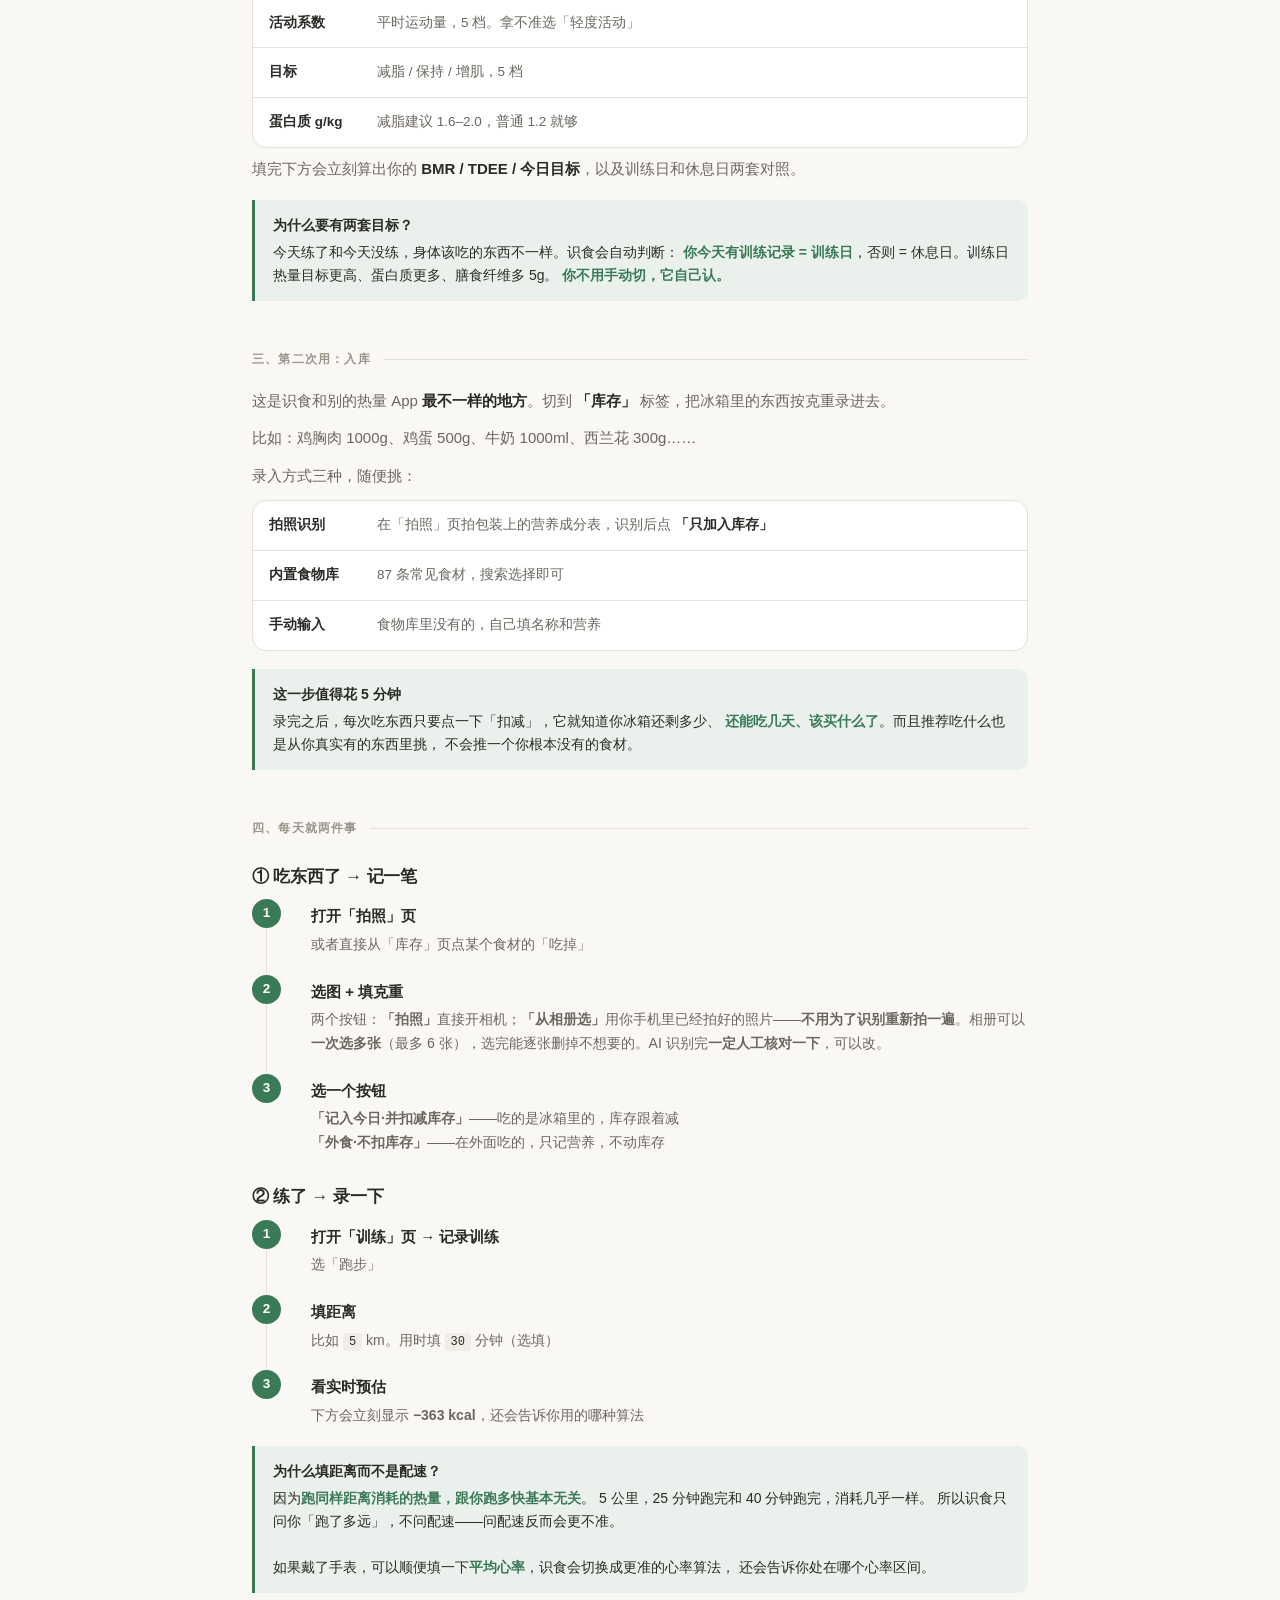
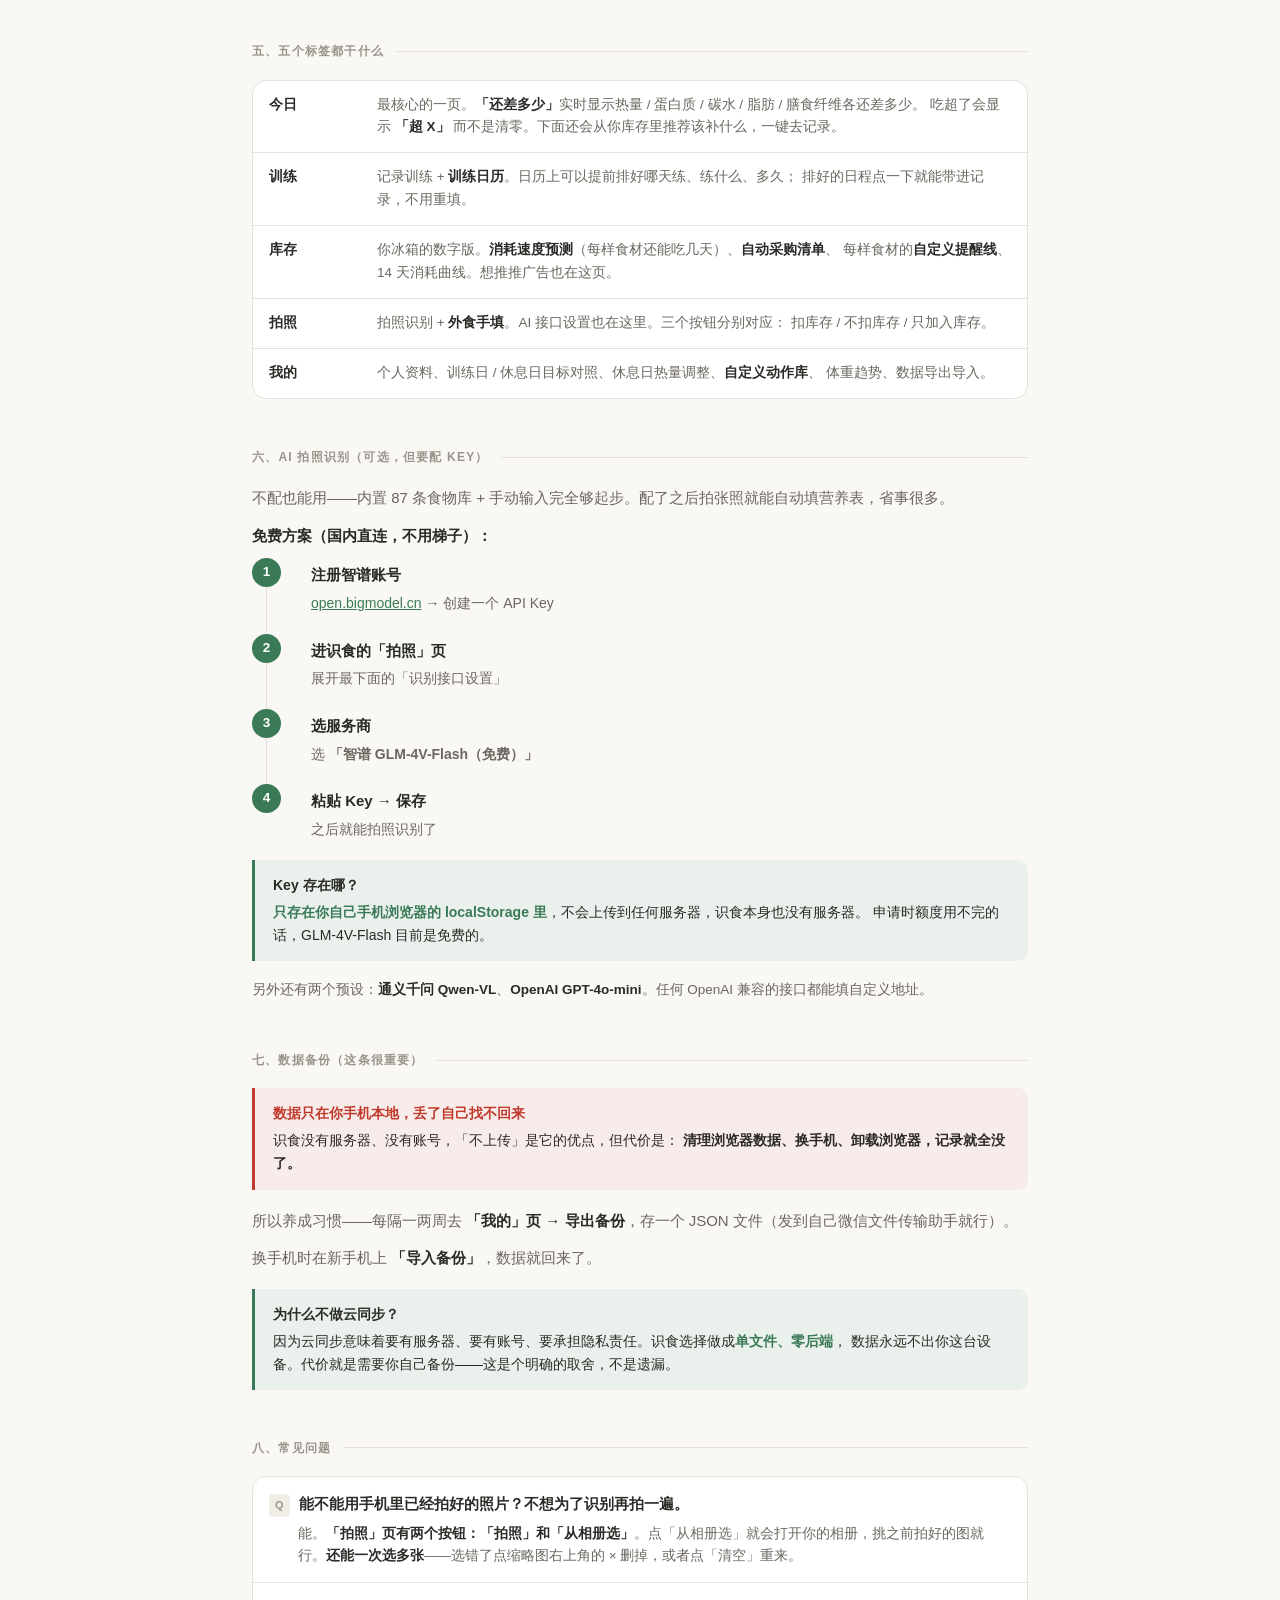
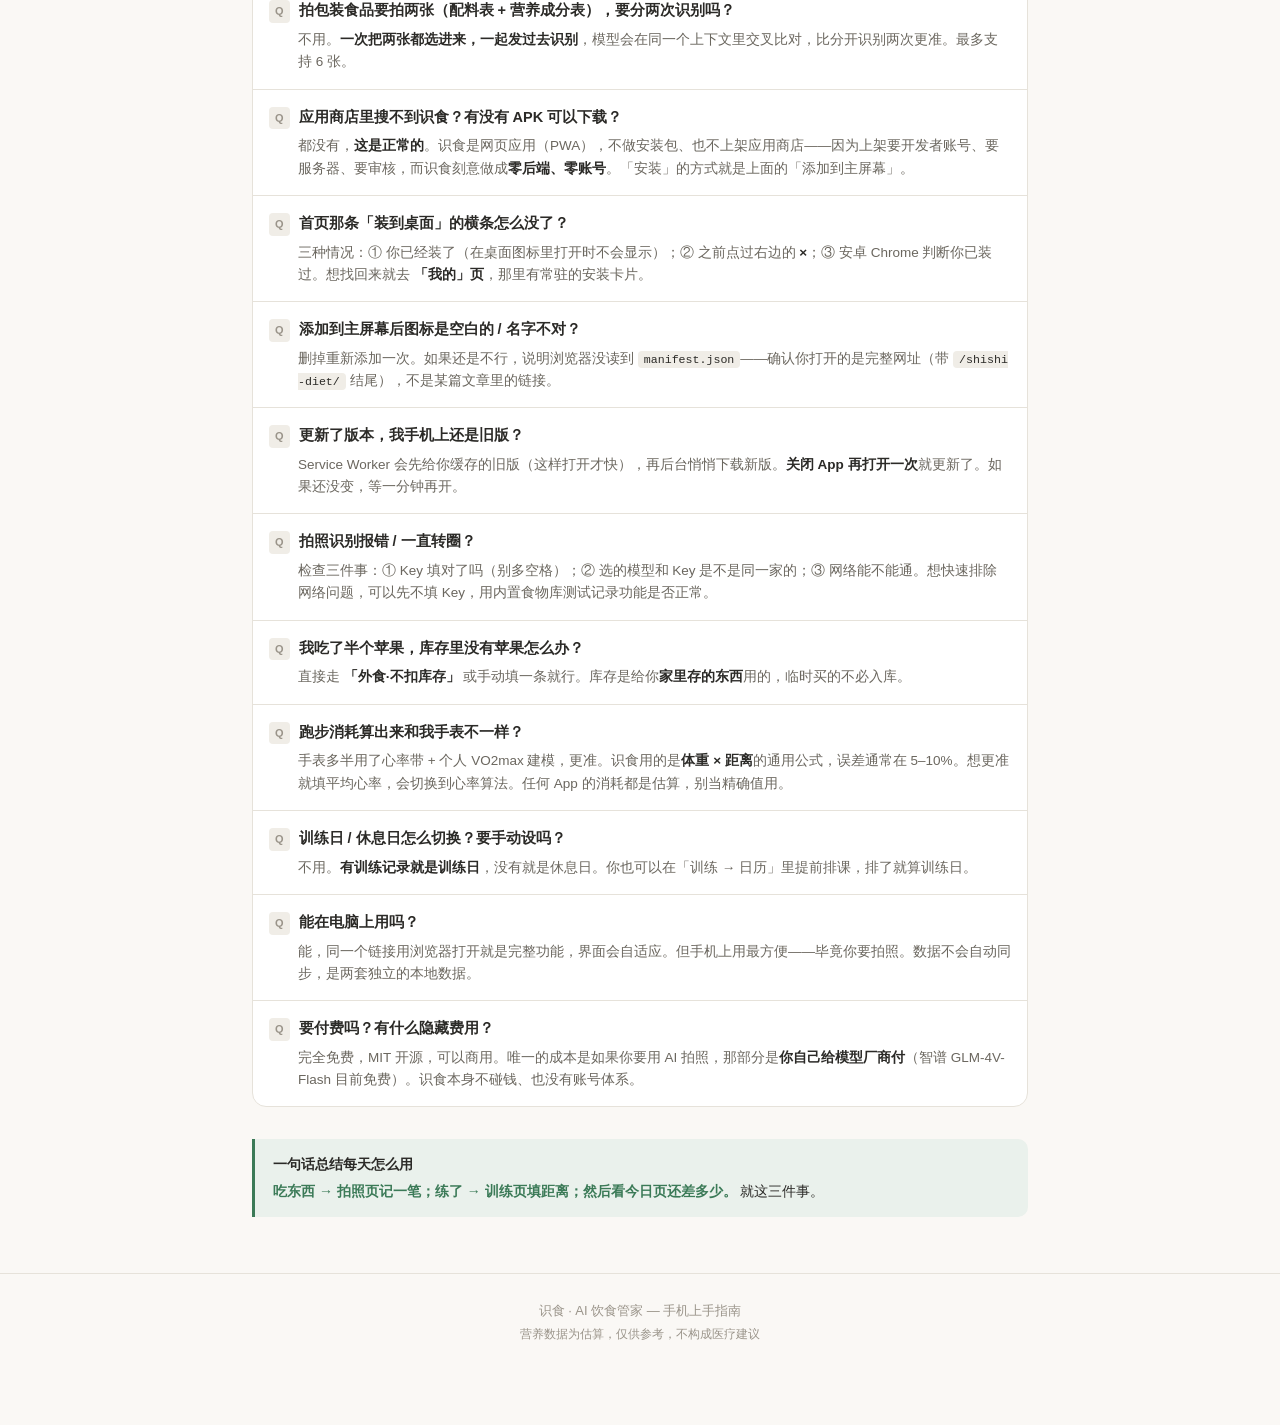
==== commit db68dad4: "update: guide/index.html" ====
--- a/guide/index.html
+++ b/guide/index.html
@@ -174,6 +174,7 @@
       <a href="https://hkkdling-sketch.github.io/shishi-diet/" target="_blank">🌐 打开识食</a>
       <a href="https://github.com/hkkdling-sketch/shishi-diet" target="_blank">GitHub 仓库</a>
       <a href="../report/">改造报告</a>
+      <a href="../research/">行业调研</a>
     </div>
   </div>
 </header>
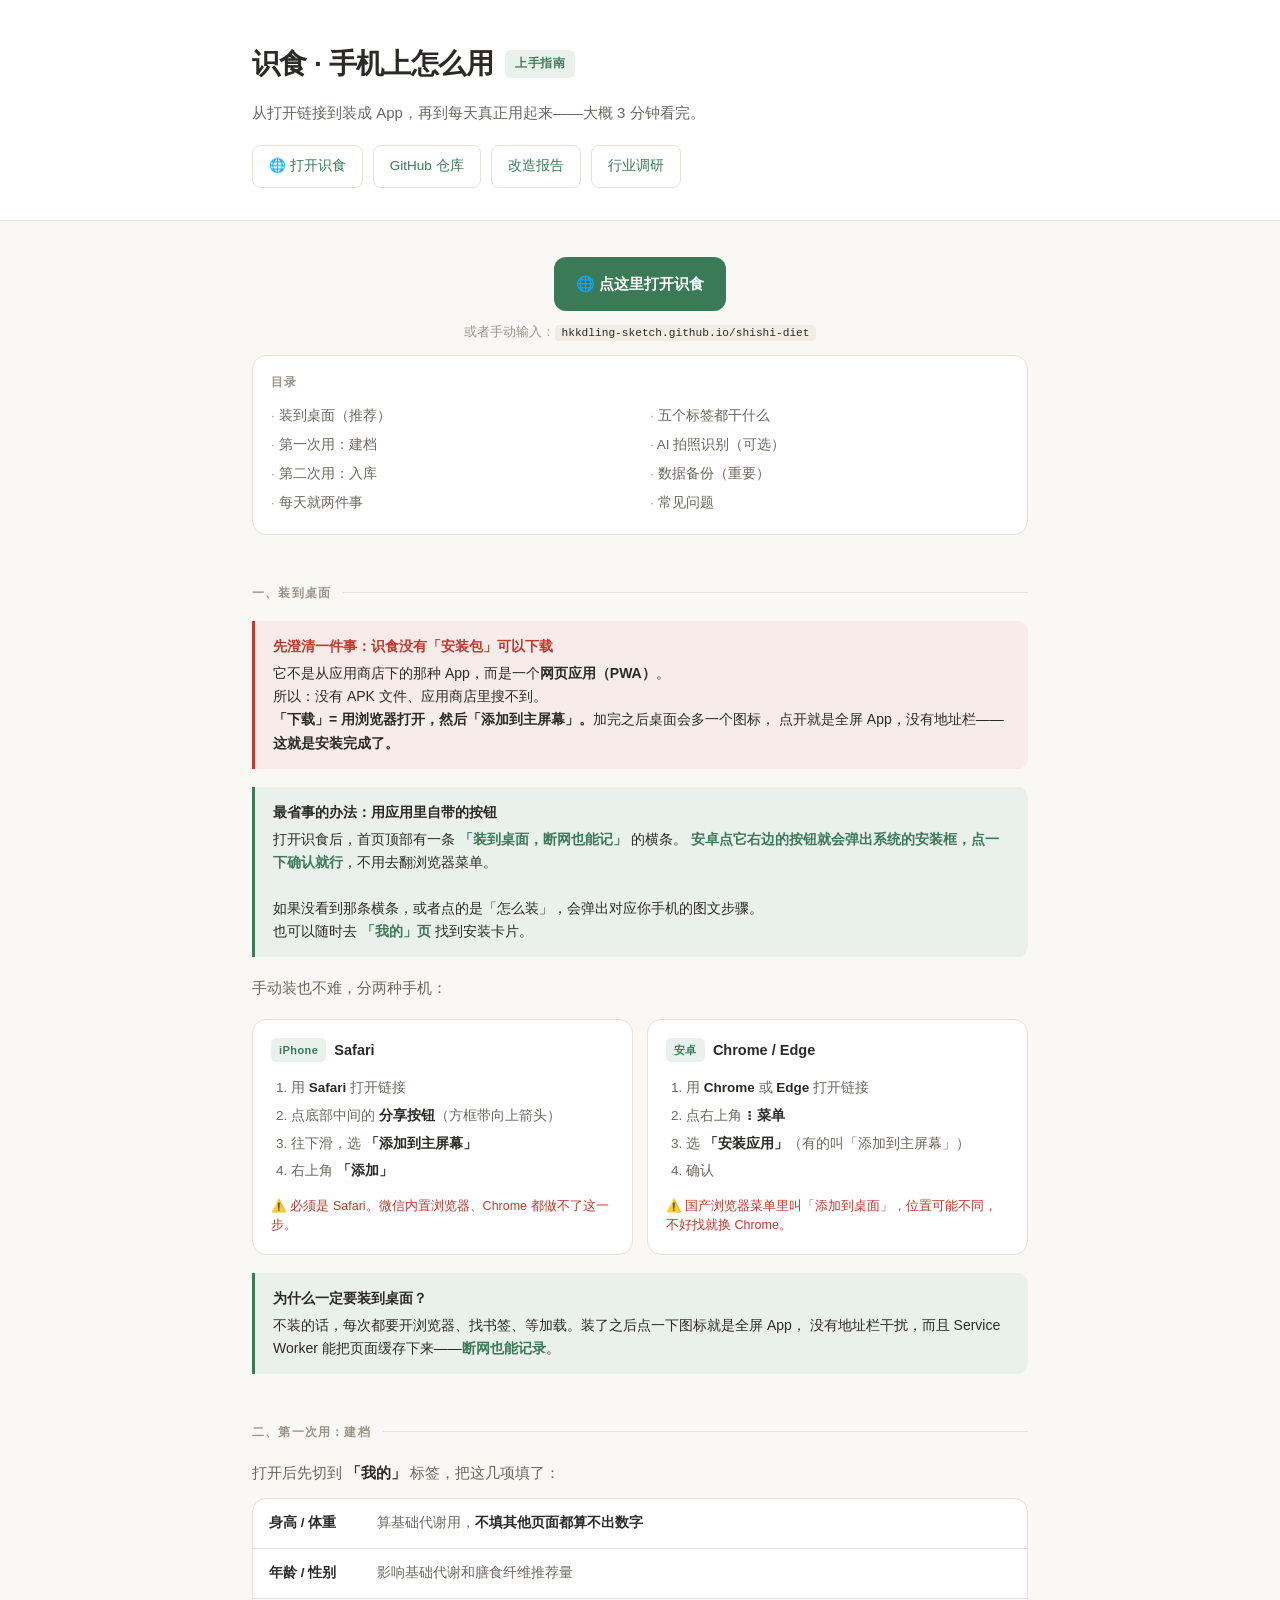
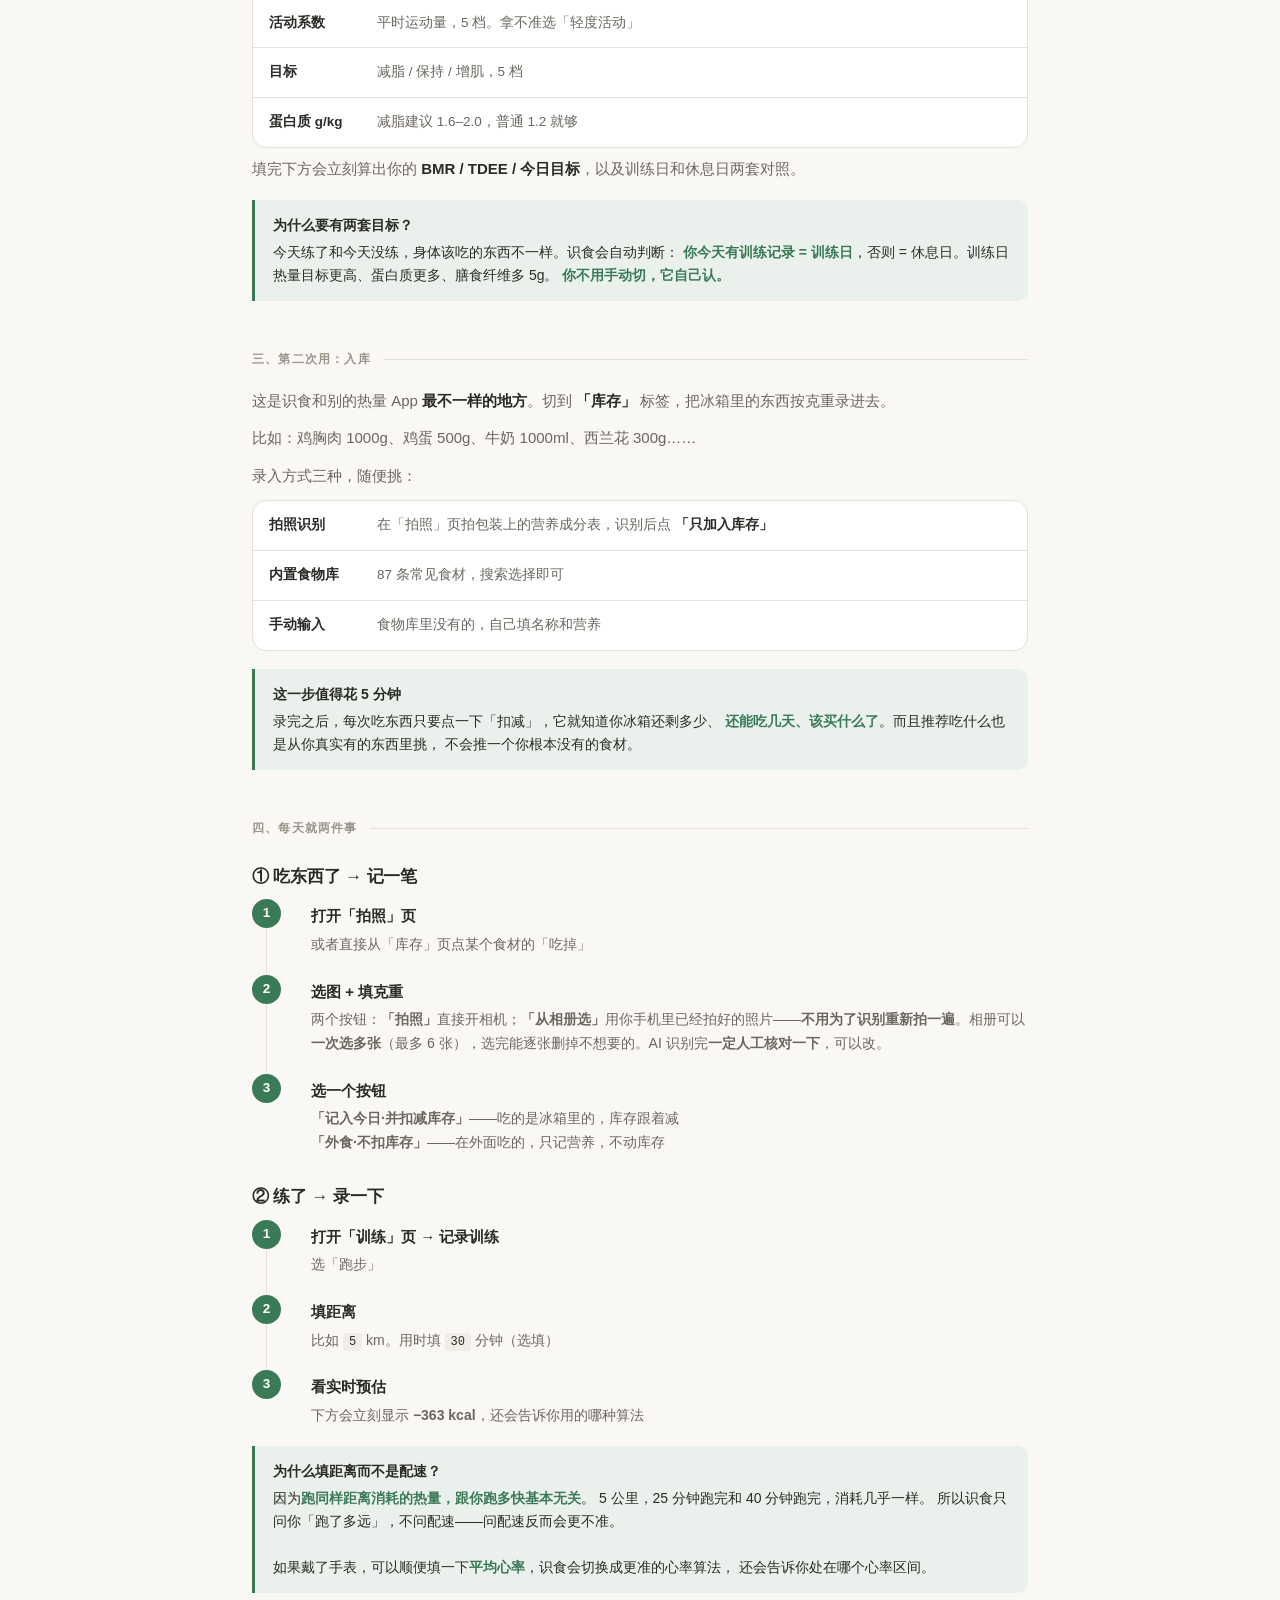
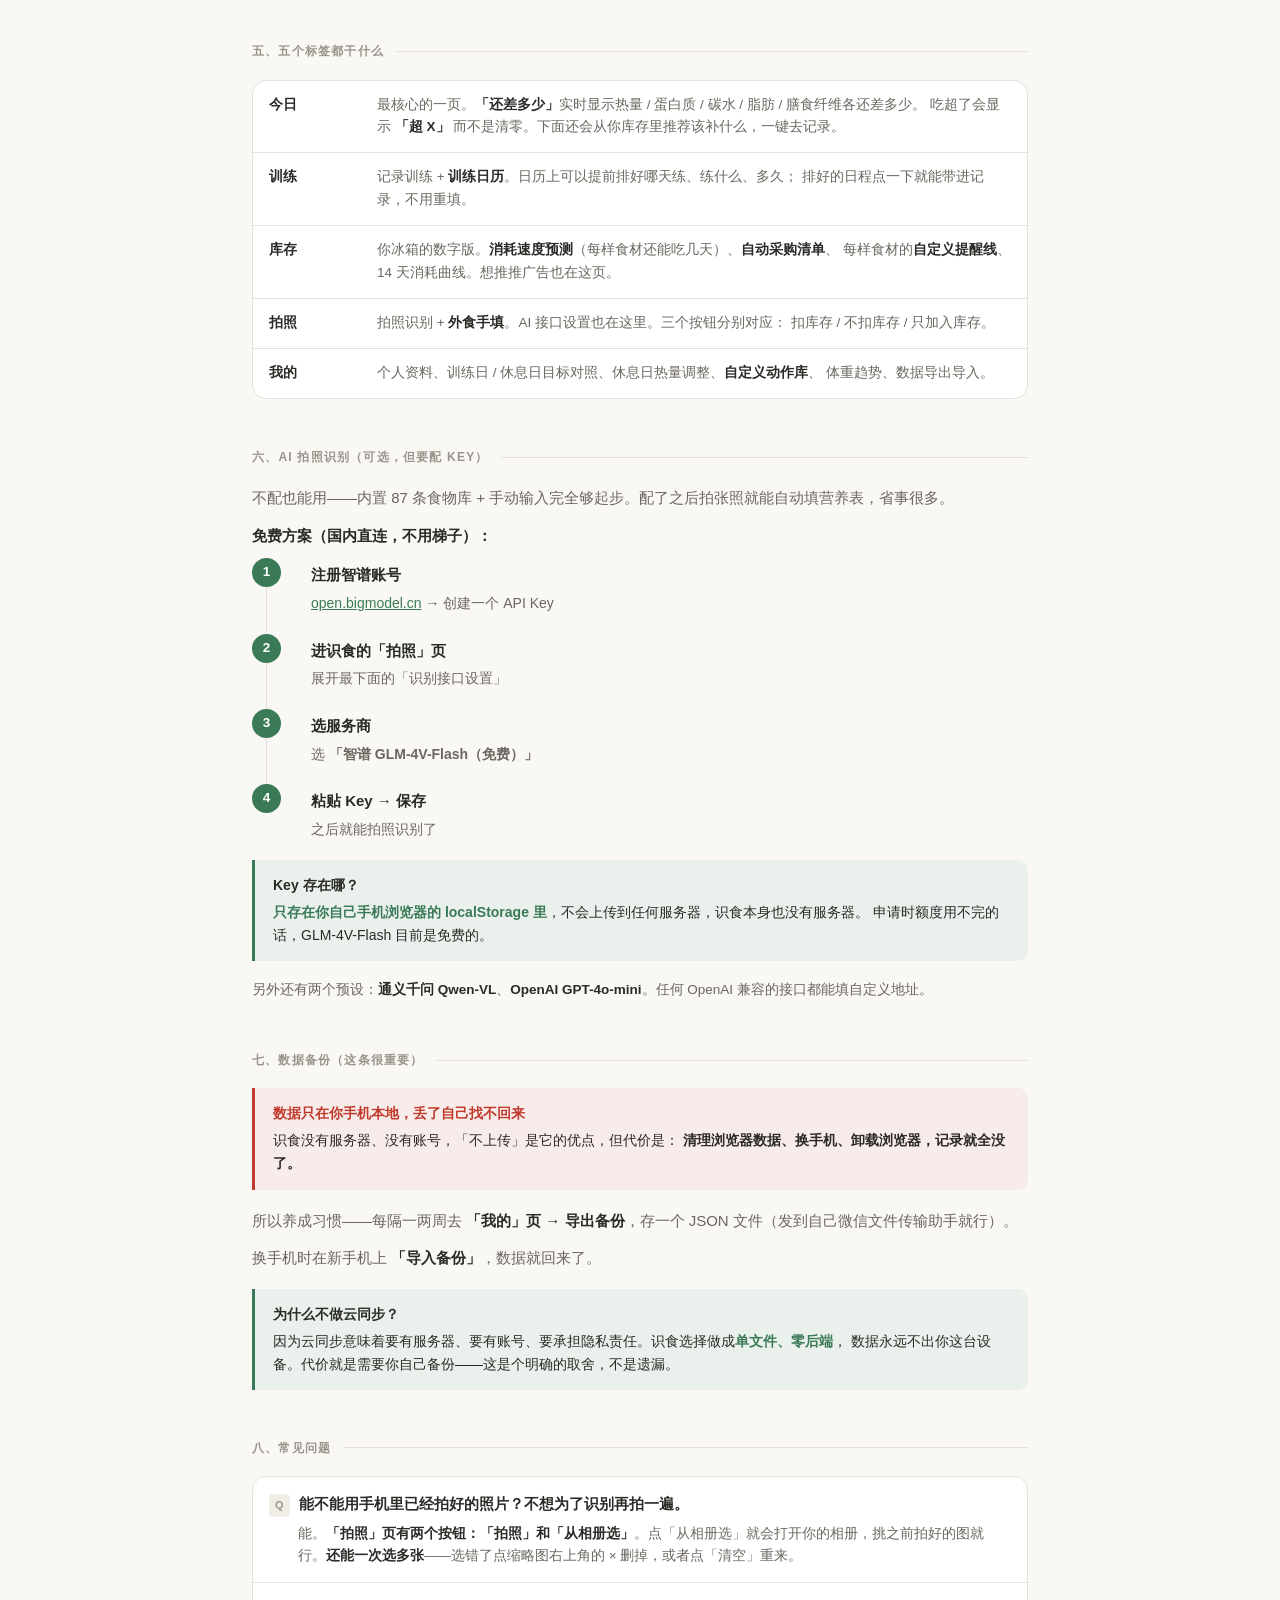
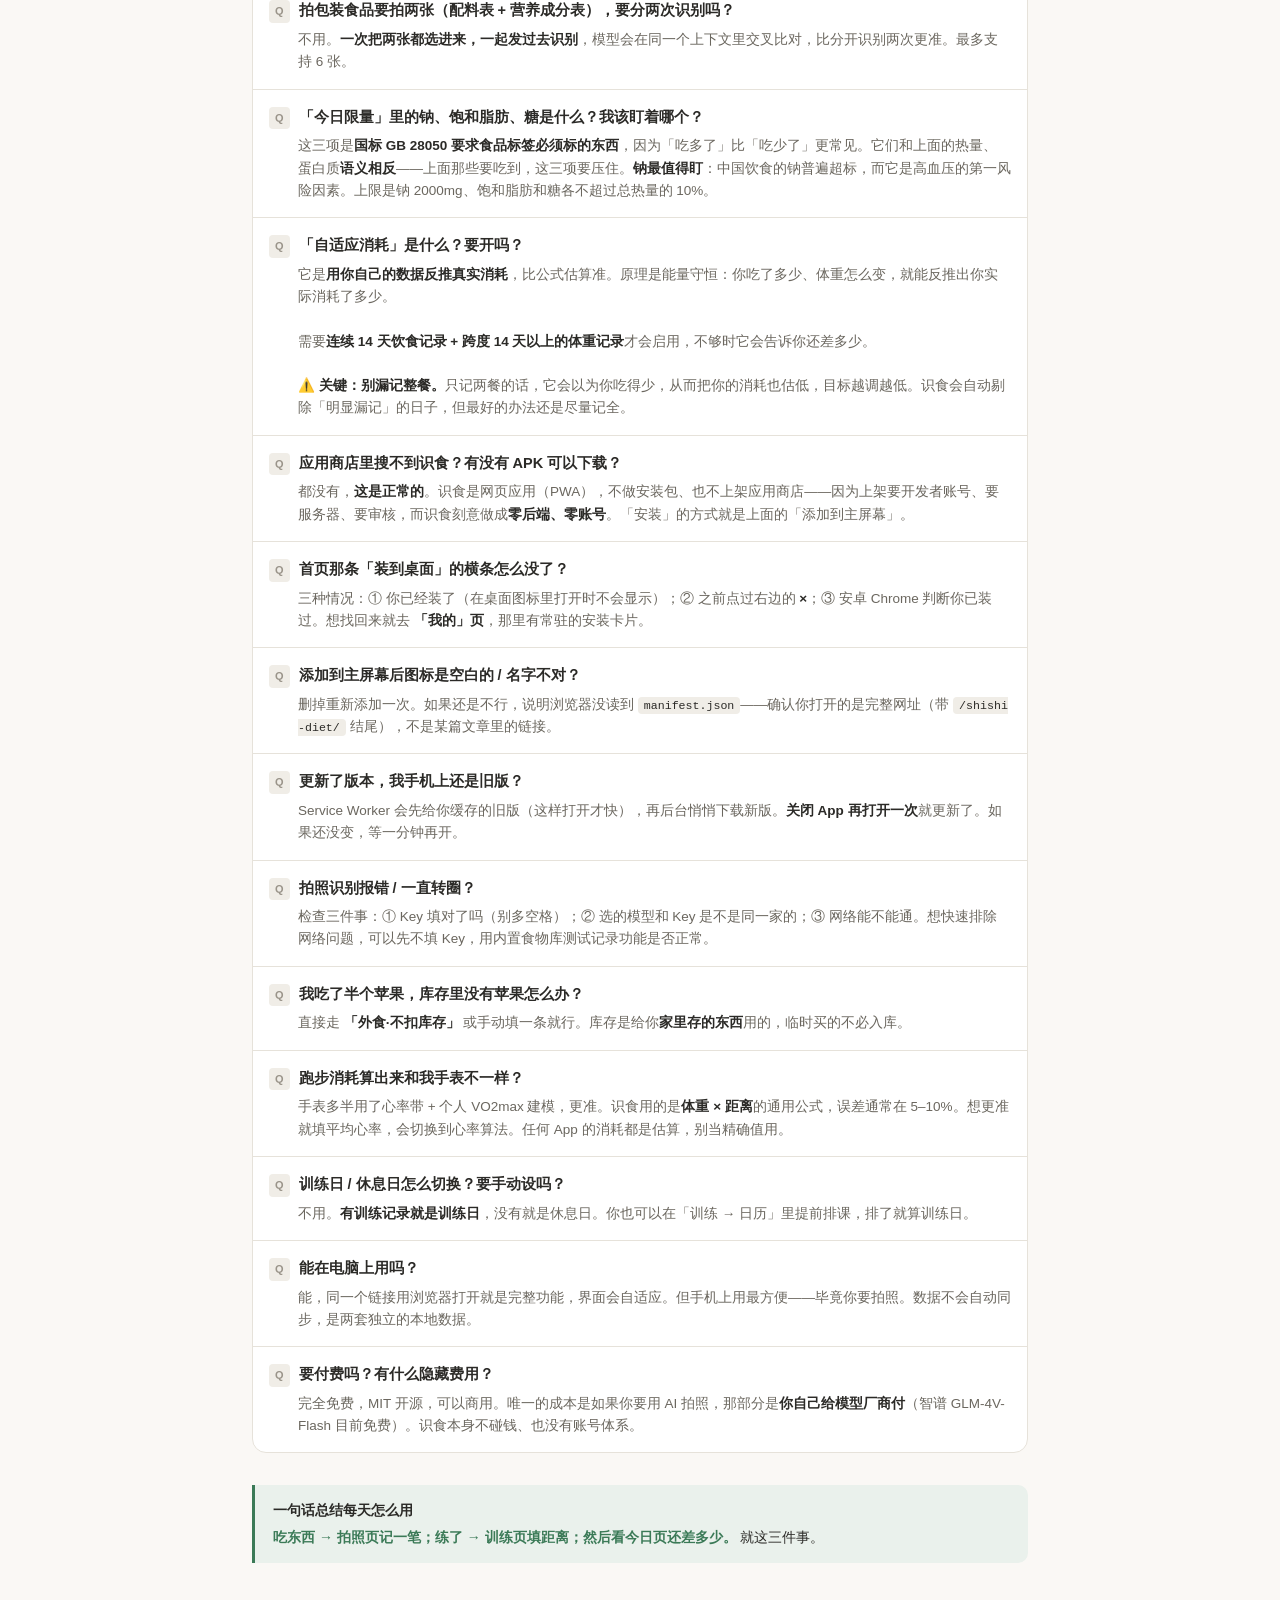
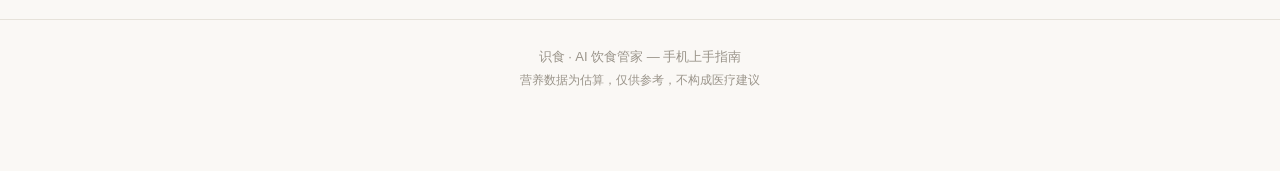
==== commit ce522ff2: "update: guide/index.html" ====
--- a/guide/index.html
+++ b/guide/index.html
@@ -378,6 +378,14 @@
       <div class="a">不用。<b>一次把两张都选进来，一起发过去识别</b>，模型会在同一个上下文里交叉比对，比分开识别两次更准。最多支持 6 张。</div>
     </div>
     <div class="fq">
+      <div class="q">「今日限量」里的钠、饱和脂肪、糖是什么？我该盯着哪个？</div>
+      <div class="a">这三项是<b>国标 GB 28050 要求食品标签必须标的东西</b>，因为「吃多了」比「吃少了」更常见。它们和上面的热量、蛋白质<b>语义相反</b>——上面那些要吃到，这三项要压住。<b>钠最值得盯</b>：中国饮食的钠普遍超标，而它是高血压的第一风险因素。上限是钠 2000mg、饱和脂肪和糖各不超过总热量的 10%。</div>
+    </div>
+    <div class="fq">
+      <div class="q">「自适应消耗」是什么？要开吗？</div>
+      <div class="a">它是<b>用你自己的数据反推真实消耗</b>，比公式估算准。原理是能量守恒：你吃了多少、体重怎么变，就能反推出你实际消耗了多少。<br><br>需要<b>连续 14 天饮食记录 + 跨度 14 天以上的体重记录</b>才会启用，不够时它会告诉你还差多少。<br><br>⚠️ <b>关键：别漏记整餐。</b>只记两餐的话，它会以为你吃得少，从而把你的消耗也估低，目标越调越低。识食会自动剔除「明显漏记」的日子，但最好的办法还是尽量记全。</div>
+    </div>
+    <div class="fq">
       <div class="q">应用商店里搜不到识食？有没有 APK 可以下载？</div>
       <div class="a">都没有，<b>这是正常的</b>。识食是网页应用（PWA），不做安装包、也不上架应用商店——因为上架要开发者账号、要服务器、要审核，而识食刻意做成<b>零后端、零账号</b>。「安装」的方式就是上面的「添加到主屏幕」。</div>
     </div>
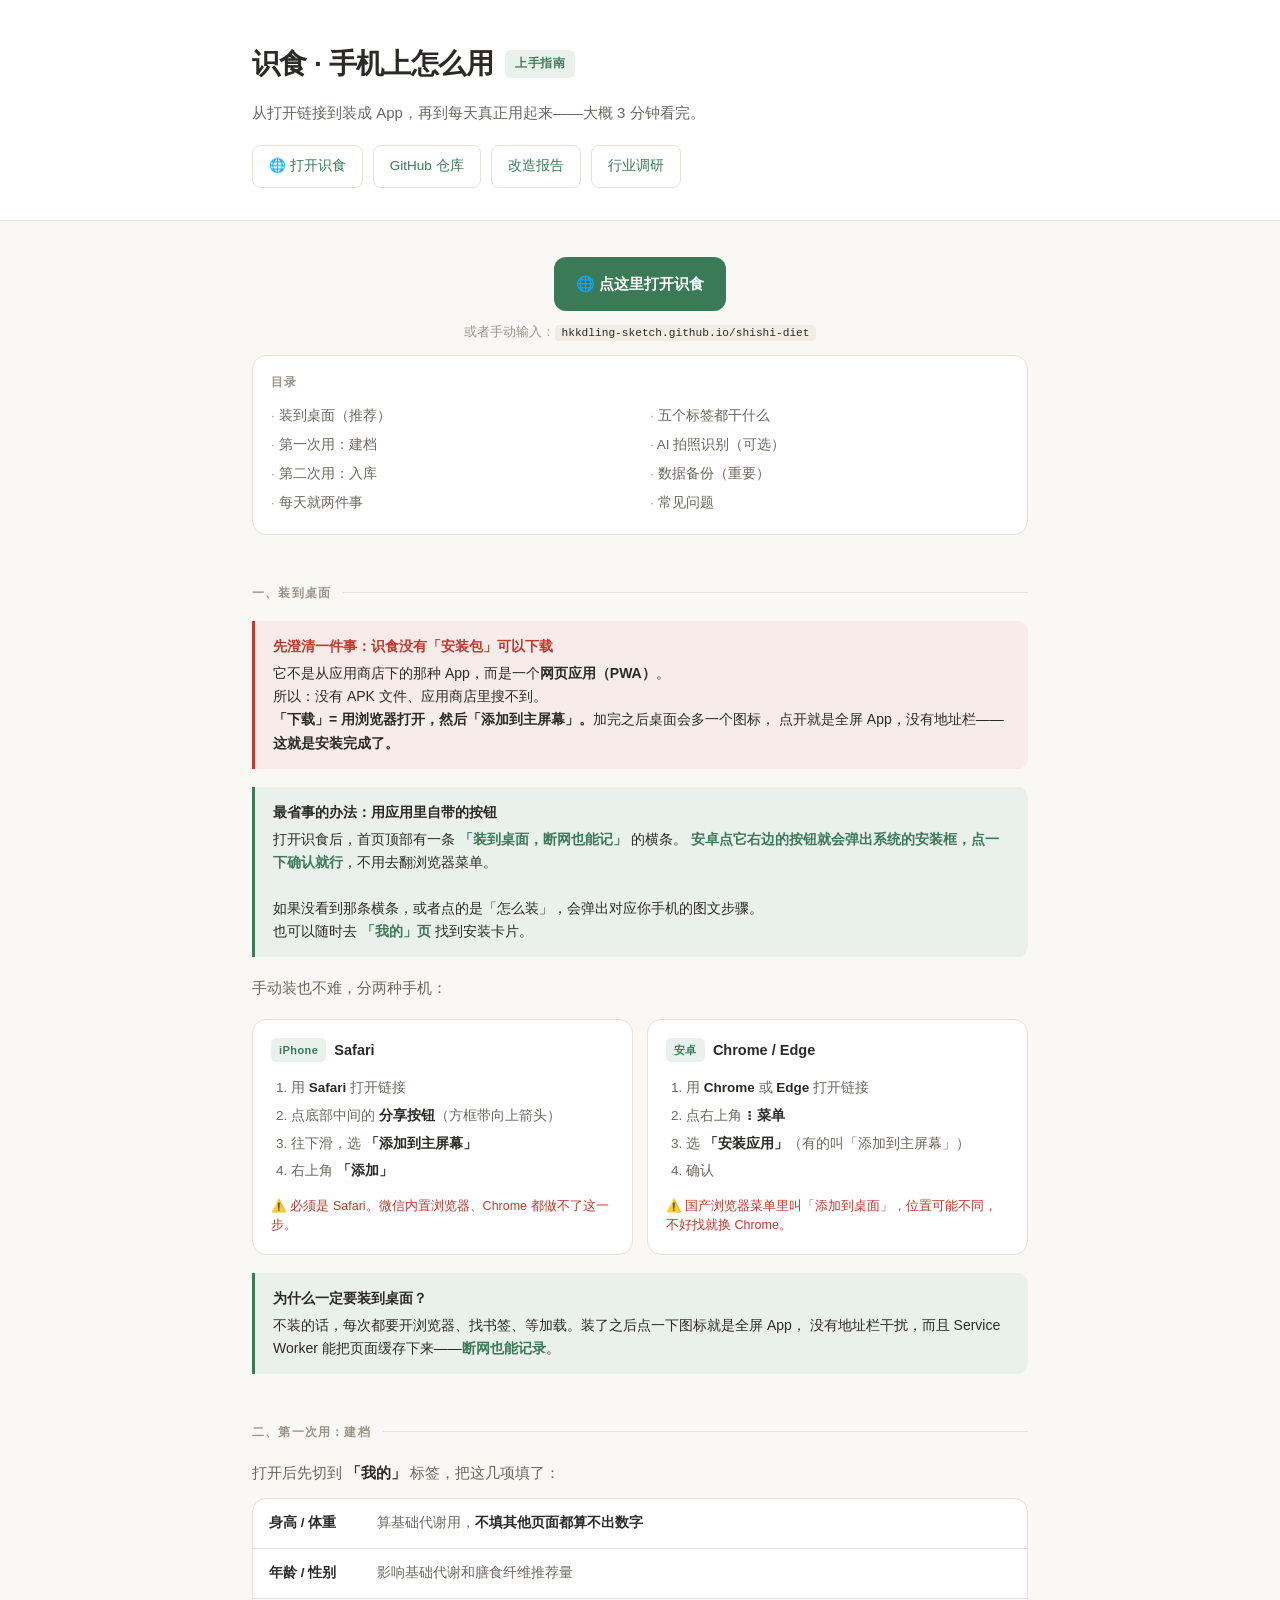
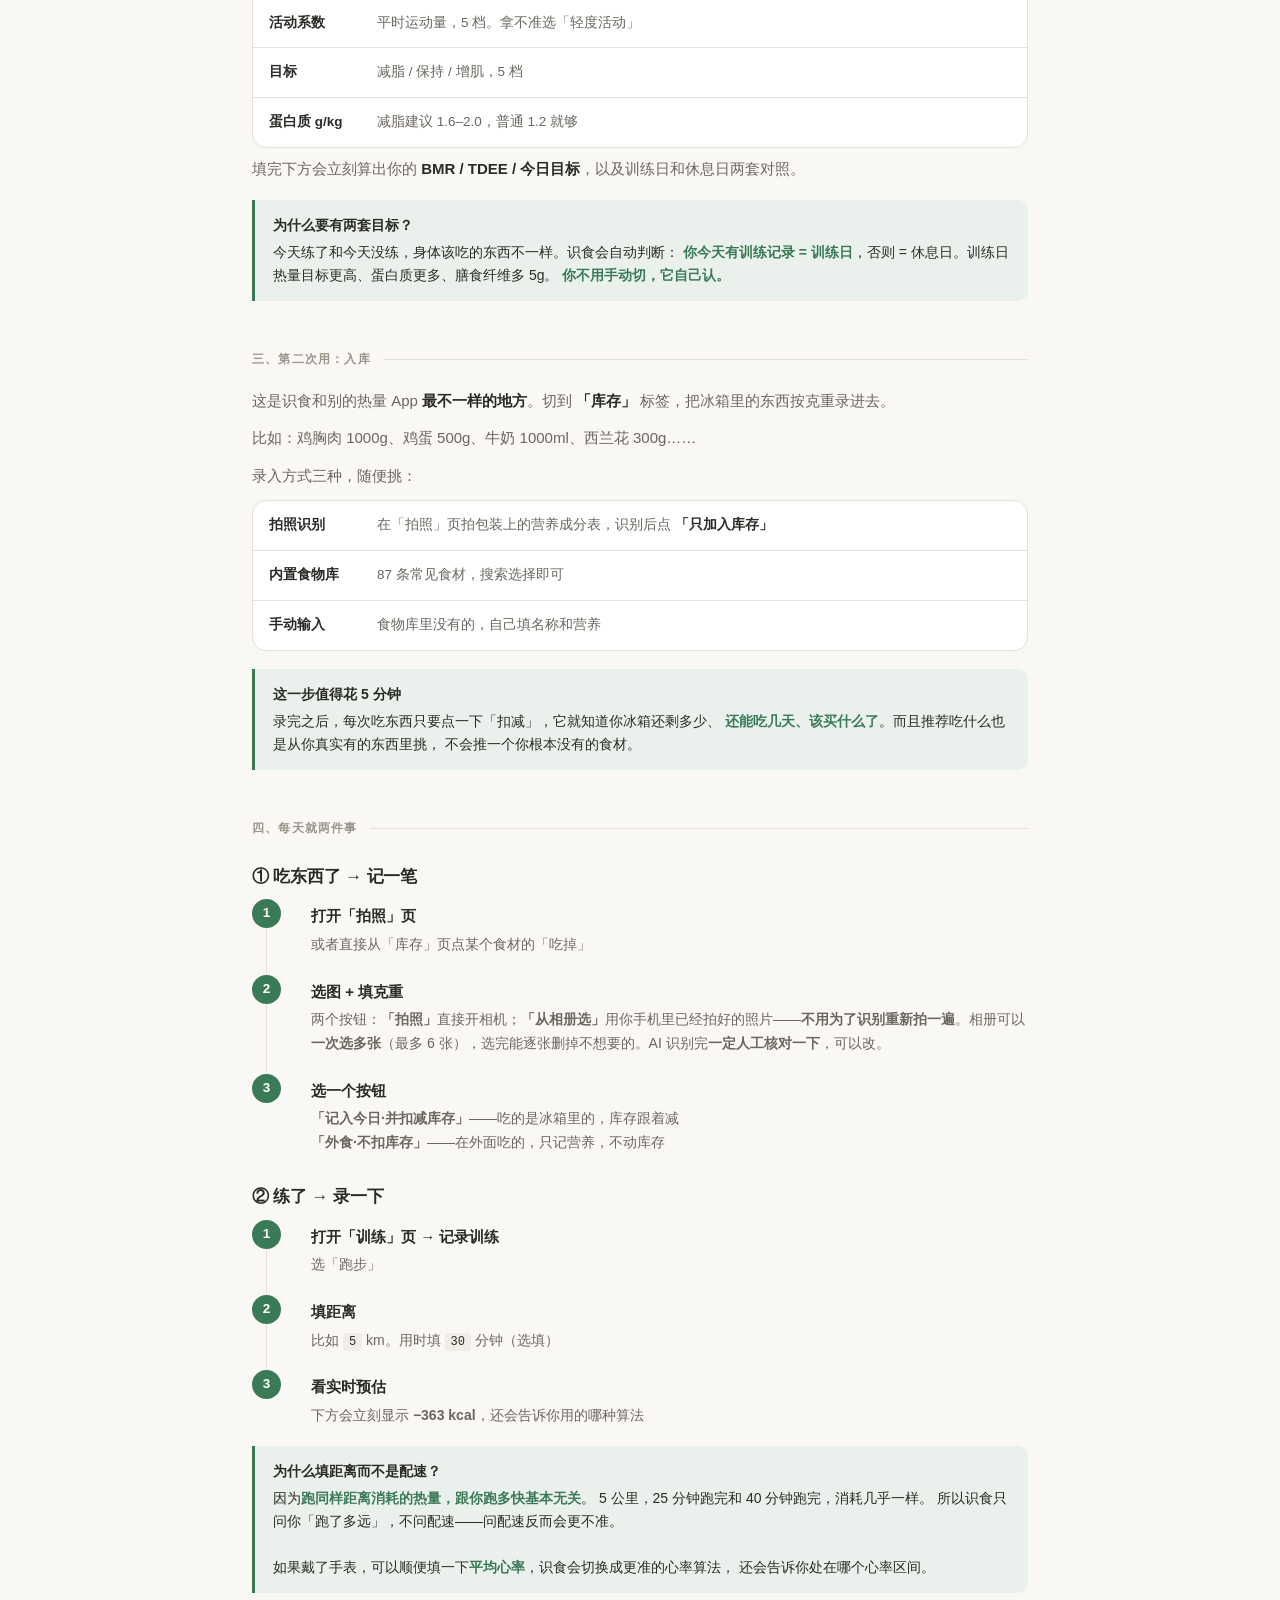
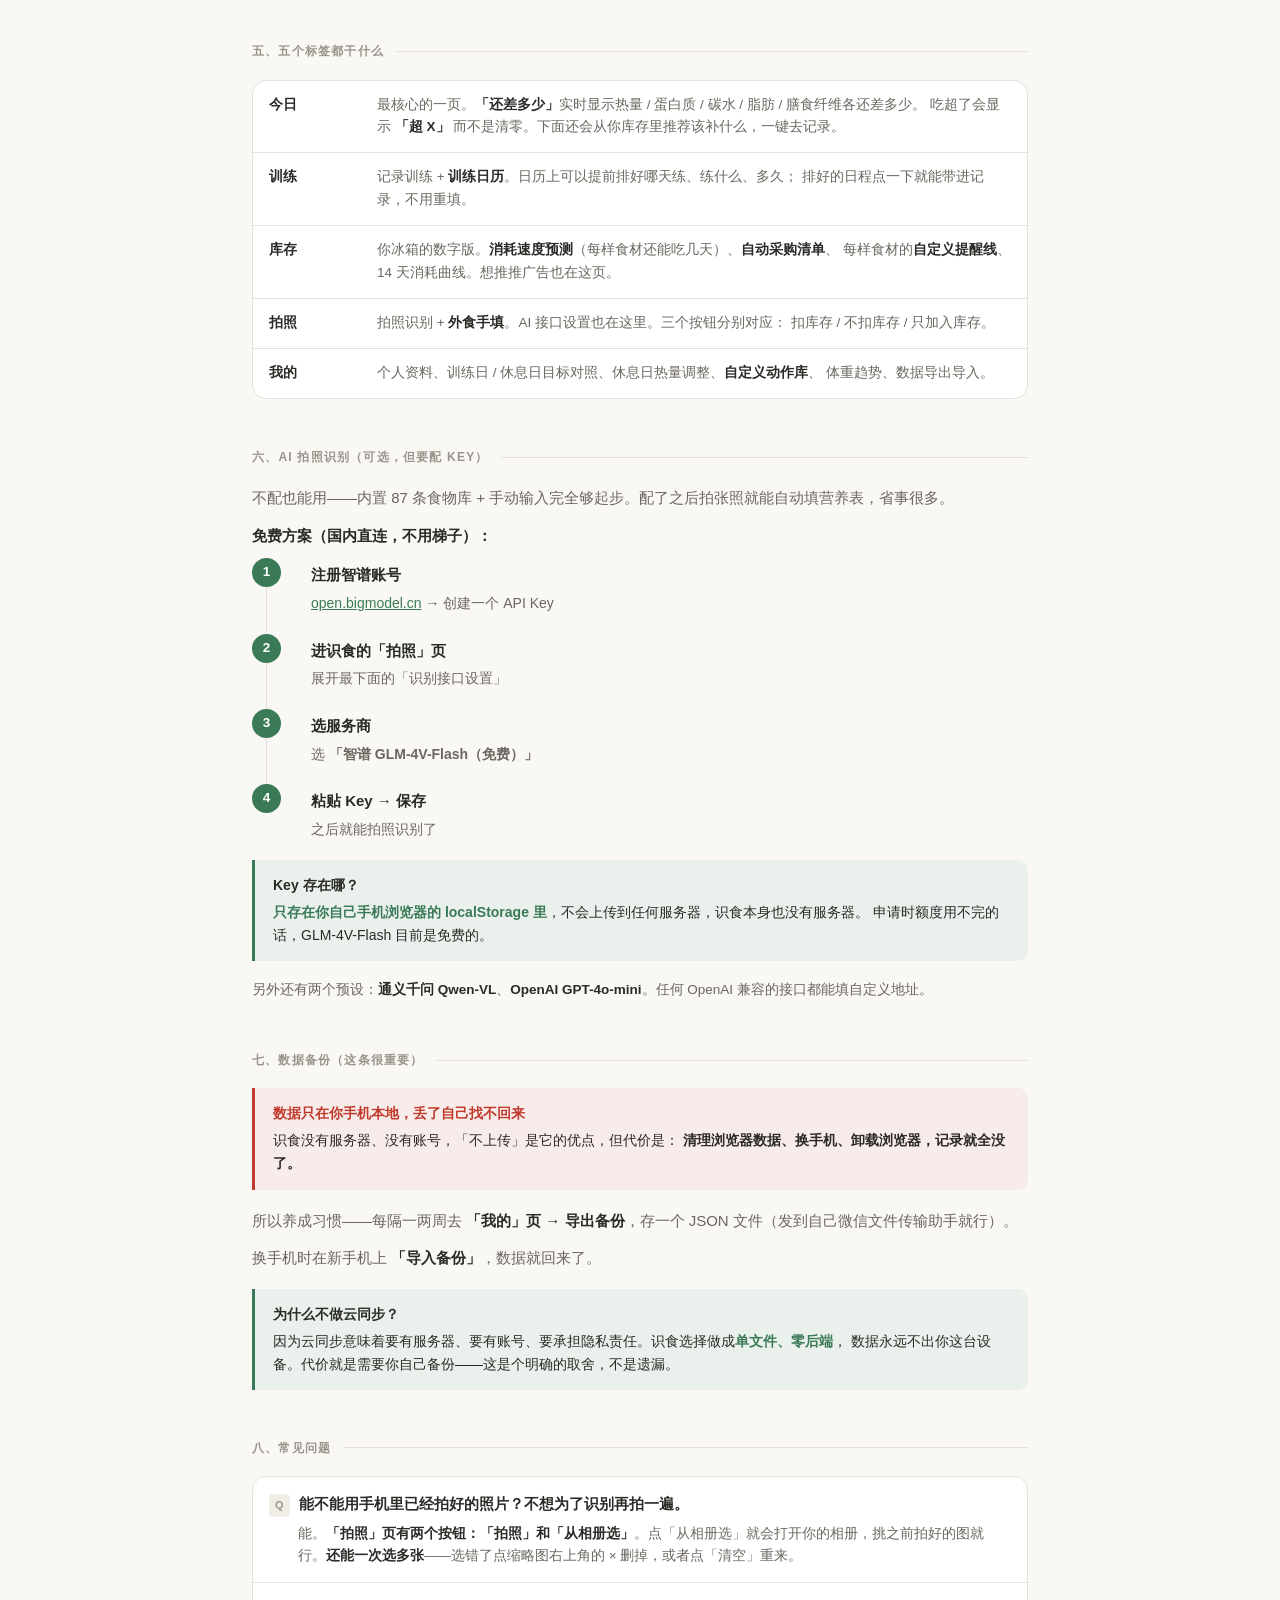
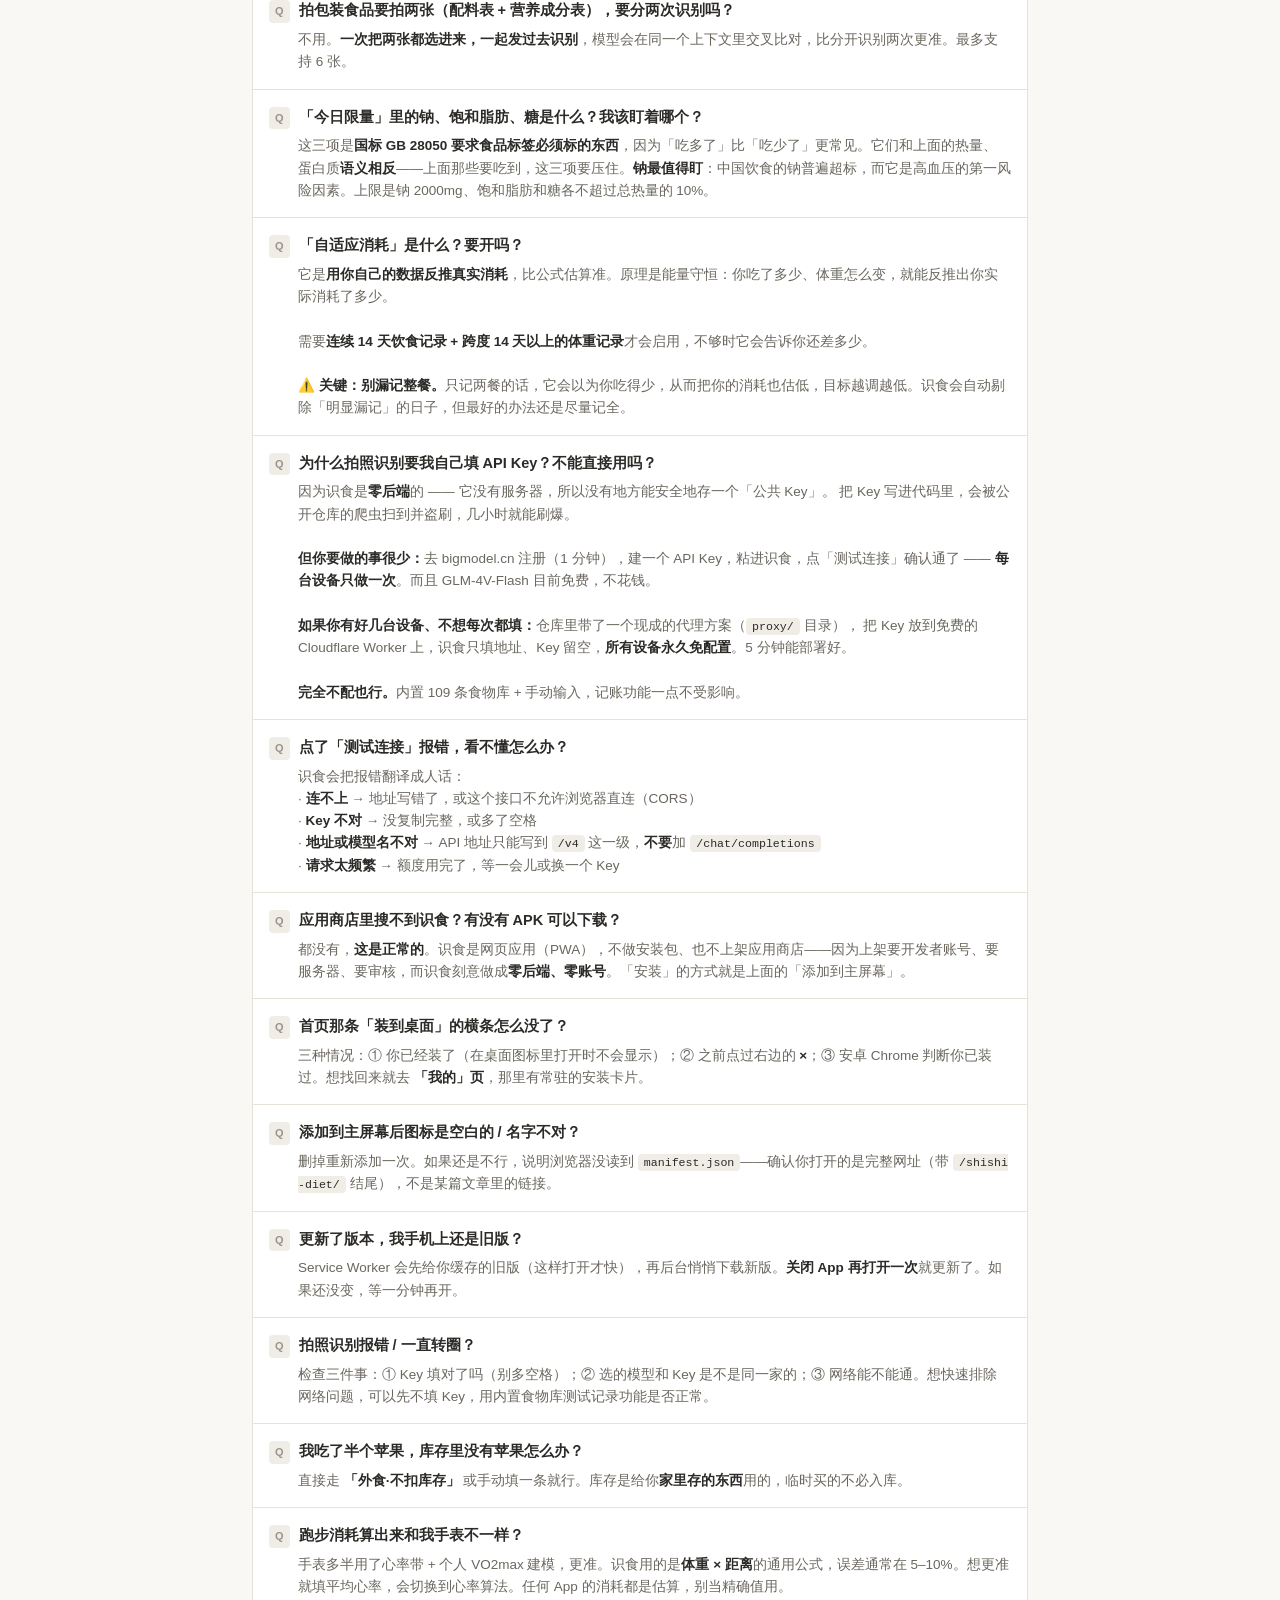
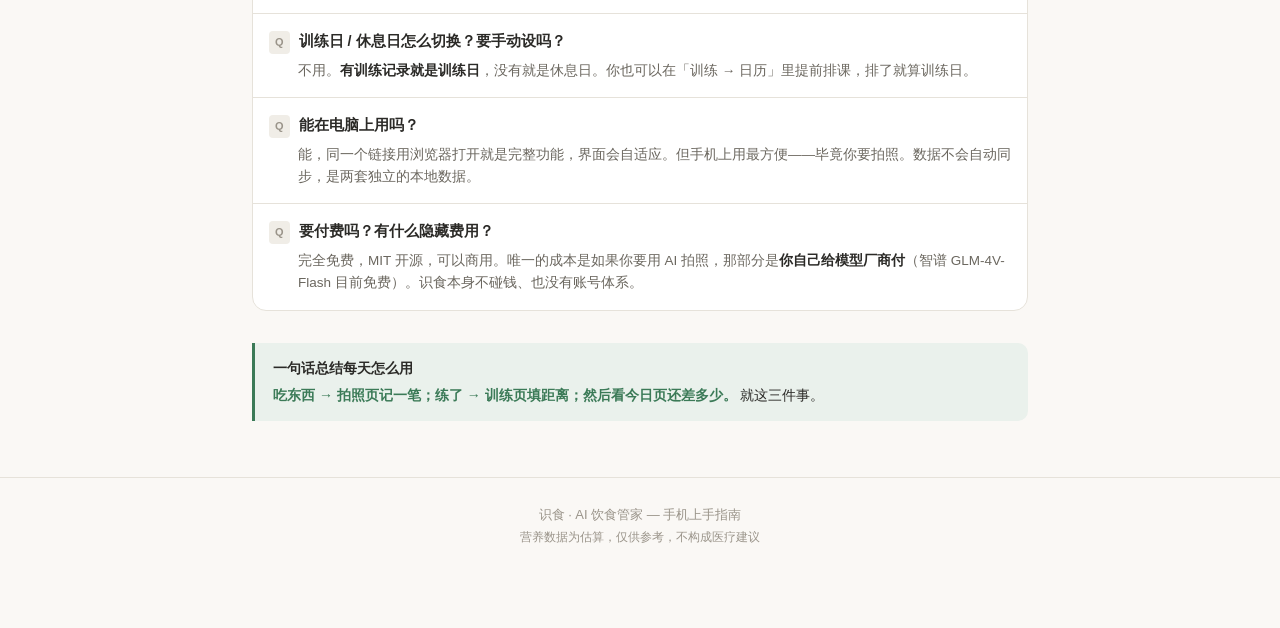
==== commit 96392c28: "update: guide/index.html" ====
--- a/guide/index.html
+++ b/guide/index.html
@@ -386,6 +386,26 @@
       <div class="a">它是<b>用你自己的数据反推真实消耗</b>，比公式估算准。原理是能量守恒：你吃了多少、体重怎么变，就能反推出你实际消耗了多少。<br><br>需要<b>连续 14 天饮食记录 + 跨度 14 天以上的体重记录</b>才会启用，不够时它会告诉你还差多少。<br><br>⚠️ <b>关键：别漏记整餐。</b>只记两餐的话，它会以为你吃得少，从而把你的消耗也估低，目标越调越低。识食会自动剔除「明显漏记」的日子，但最好的办法还是尽量记全。</div>
     </div>
     <div class="fq">
+      <div class="q">为什么拍照识别要我自己填 API Key？不能直接用吗？</div>
+      <div class="a">
+        因为识食是<b>零后端</b>的 —— 它没有服务器，所以没有地方能安全地存一个「公共 Key」。
+        把 Key 写进代码里，会被公开仓库的爬虫扫到并盗刷，几小时就能刷爆。<br><br>
+        <b>但你要做的事很少：</b>去 bigmodel.cn 注册（1 分钟），建一个 API Key，粘进识食，点「测试连接」确认通了 ——
+        <b>每台设备只做一次</b>。而且 GLM-4V-Flash 目前免费，不花钱。<br><br>
+        <b>如果你有好几台设备、不想每次都填：</b>仓库里带了一个现成的代理方案（<code>proxy/</code> 目录），
+        把 Key 放到免费的 Cloudflare Worker 上，识食只填地址、Key 留空，<b>所有设备永久免配置</b>。5 分钟能部署好。<br><br>
+        <b>完全不配也行。</b>内置 109 条食物库 + 手动输入，记账功能一点不受影响。
+      </div>
+    </div>
+    <div class="fq">
+      <div class="q">点了「测试连接」报错，看不懂怎么办？</div>
+      <div class="a">识食会把报错翻译成人话：<br>
+        · <b>连不上</b> → 地址写错了，或这个接口不允许浏览器直连（CORS）<br>
+        · <b>Key 不对</b> → 没复制完整，或多了空格<br>
+        · <b>地址或模型名不对</b> → API 地址只能写到 <code>/v4</code> 这一级，<b>不要</b>加 <code>/chat/completions</code><br>
+        · <b>请求太频繁</b> → 额度用完了，等一会儿或换一个 Key</div>
+    </div>
+    <div class="fq">
       <div class="q">应用商店里搜不到识食？有没有 APK 可以下载？</div>
       <div class="a">都没有，<b>这是正常的</b>。识食是网页应用（PWA），不做安装包、也不上架应用商店——因为上架要开发者账号、要服务器、要审核，而识食刻意做成<b>零后端、零账号</b>。「安装」的方式就是上面的「添加到主屏幕」。</div>
     </div>
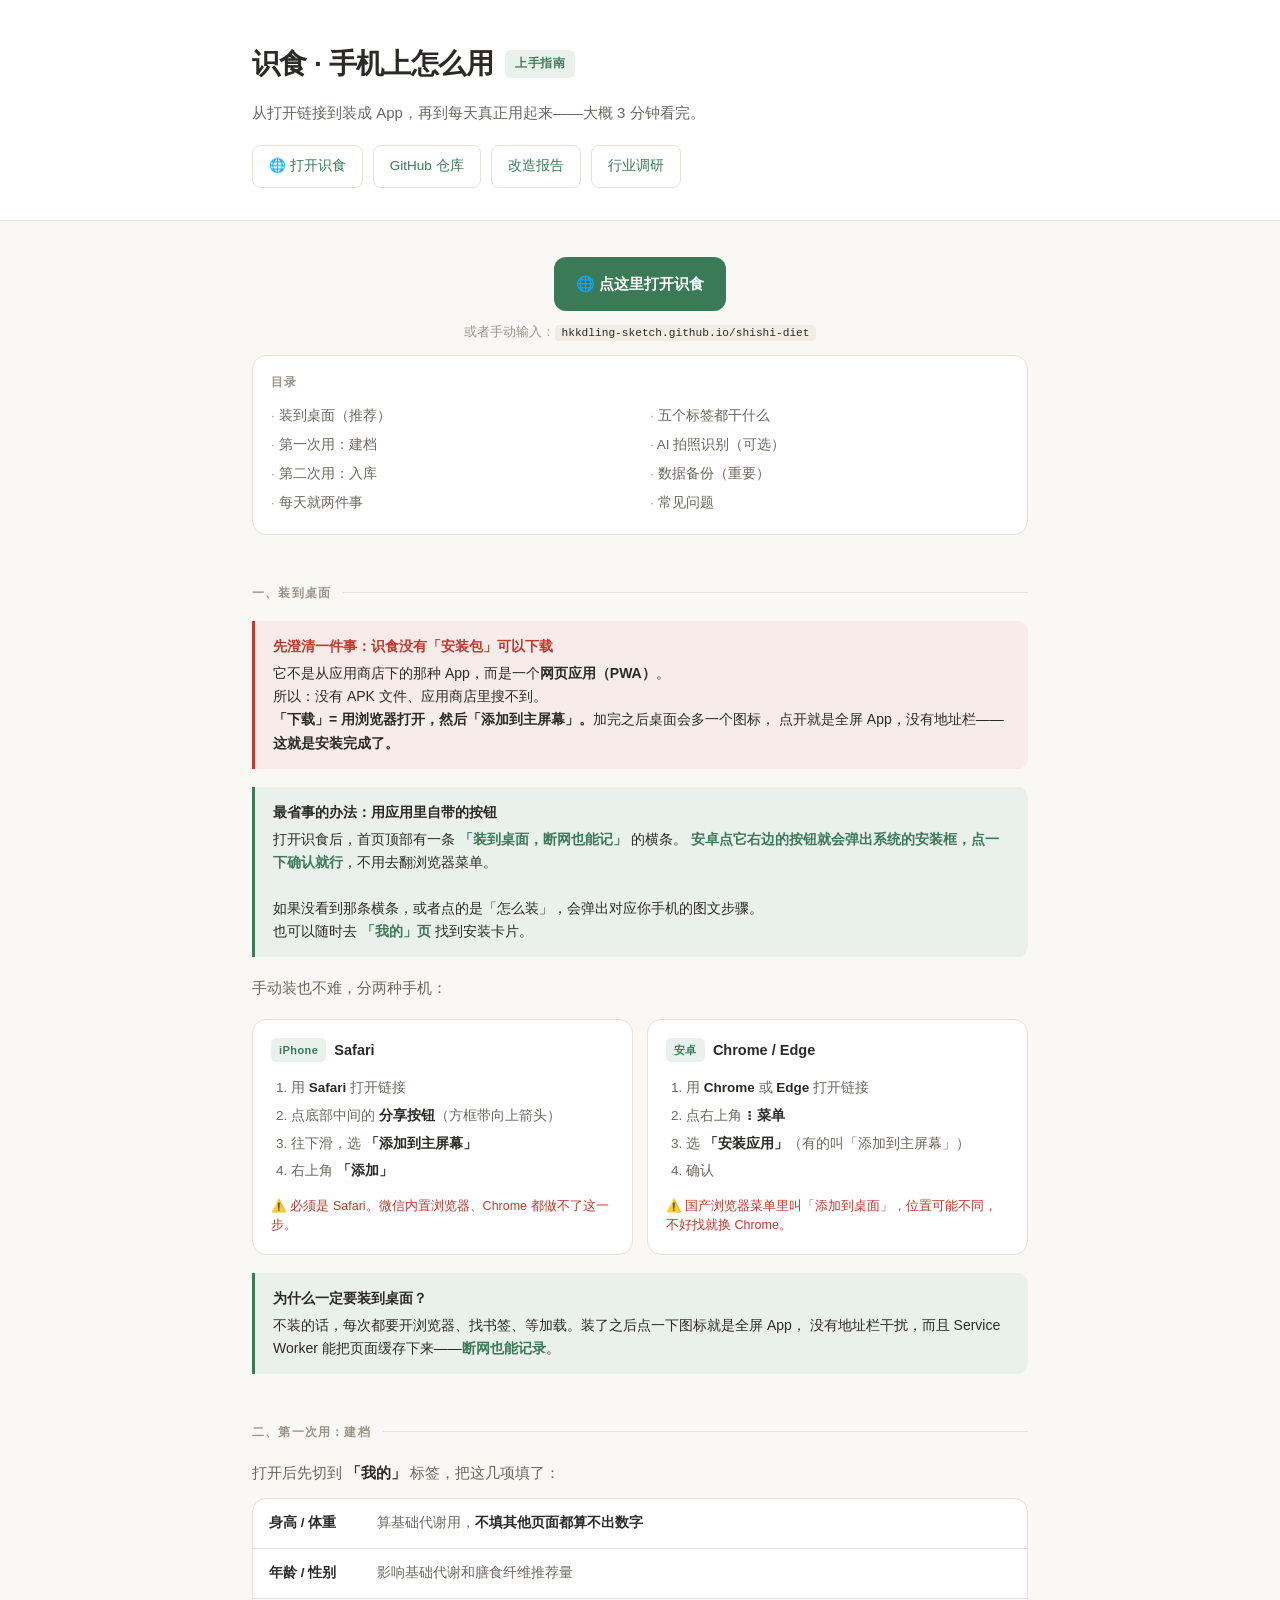
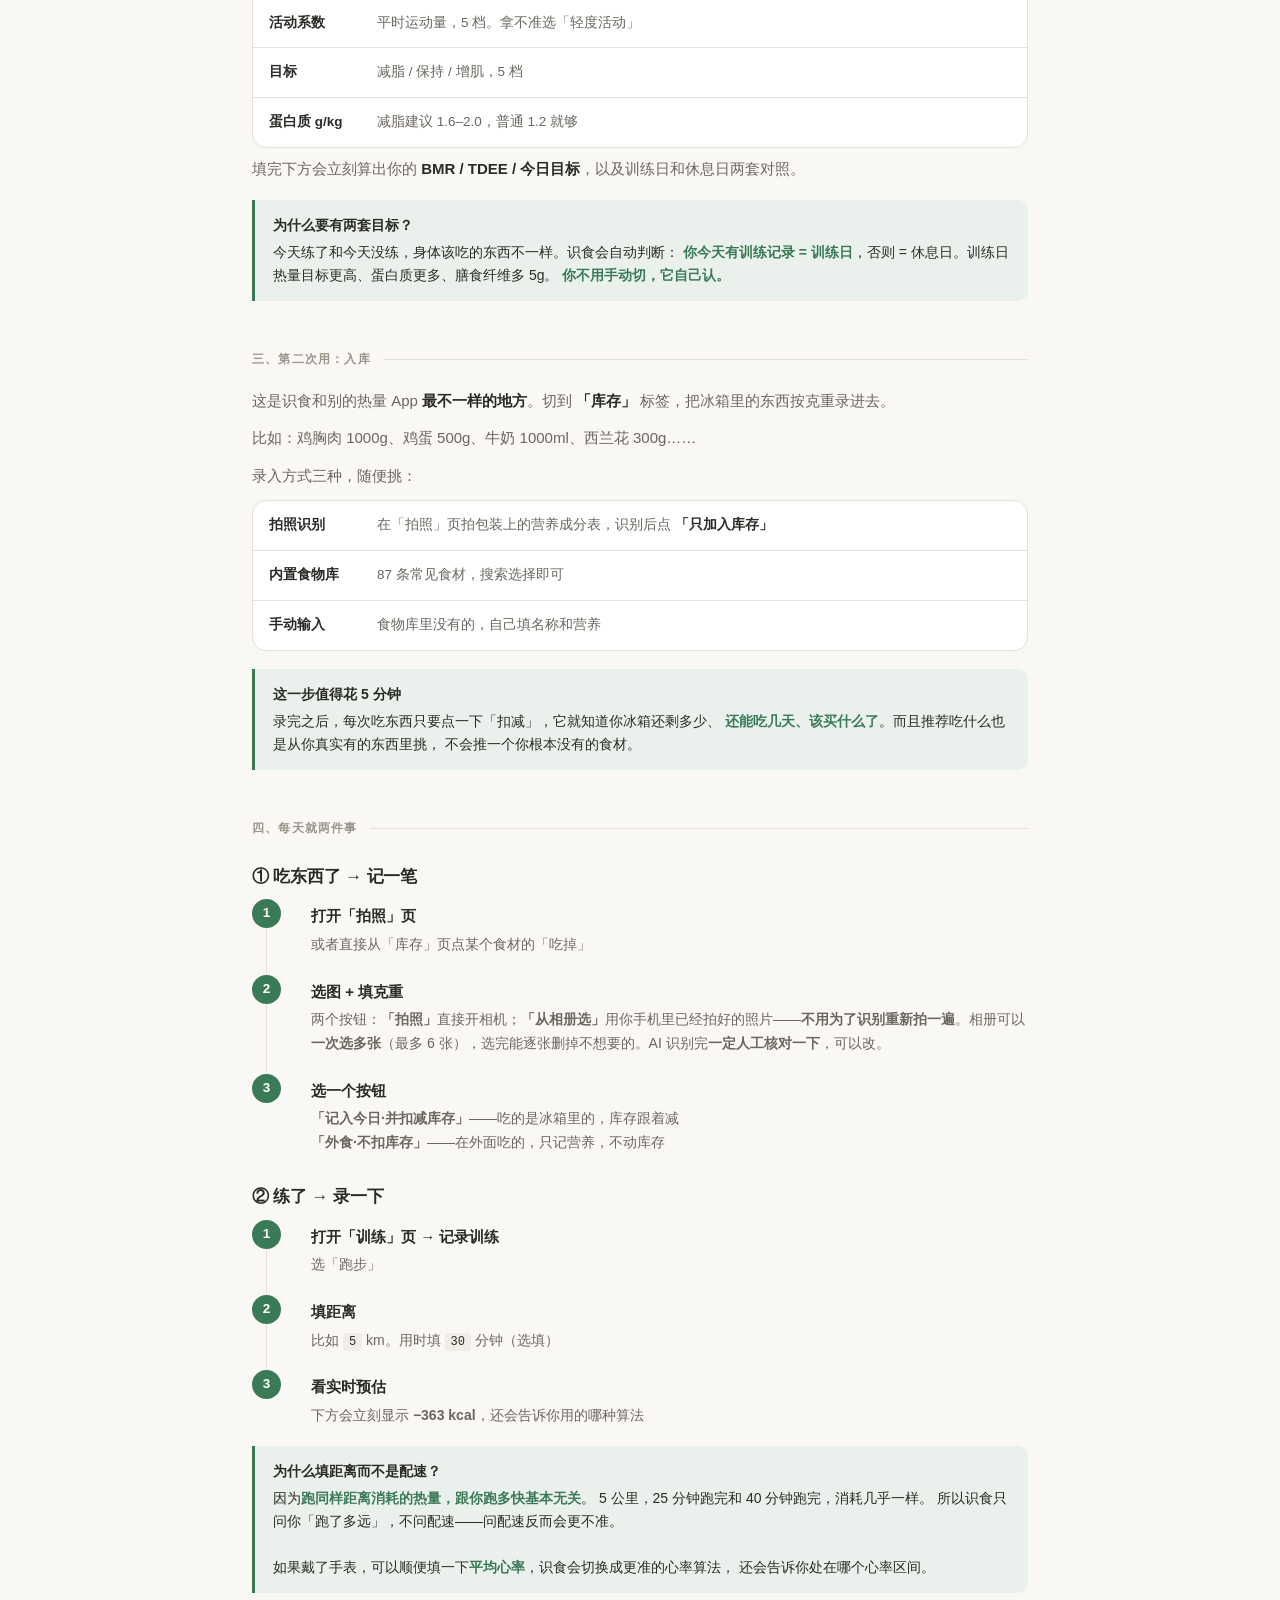
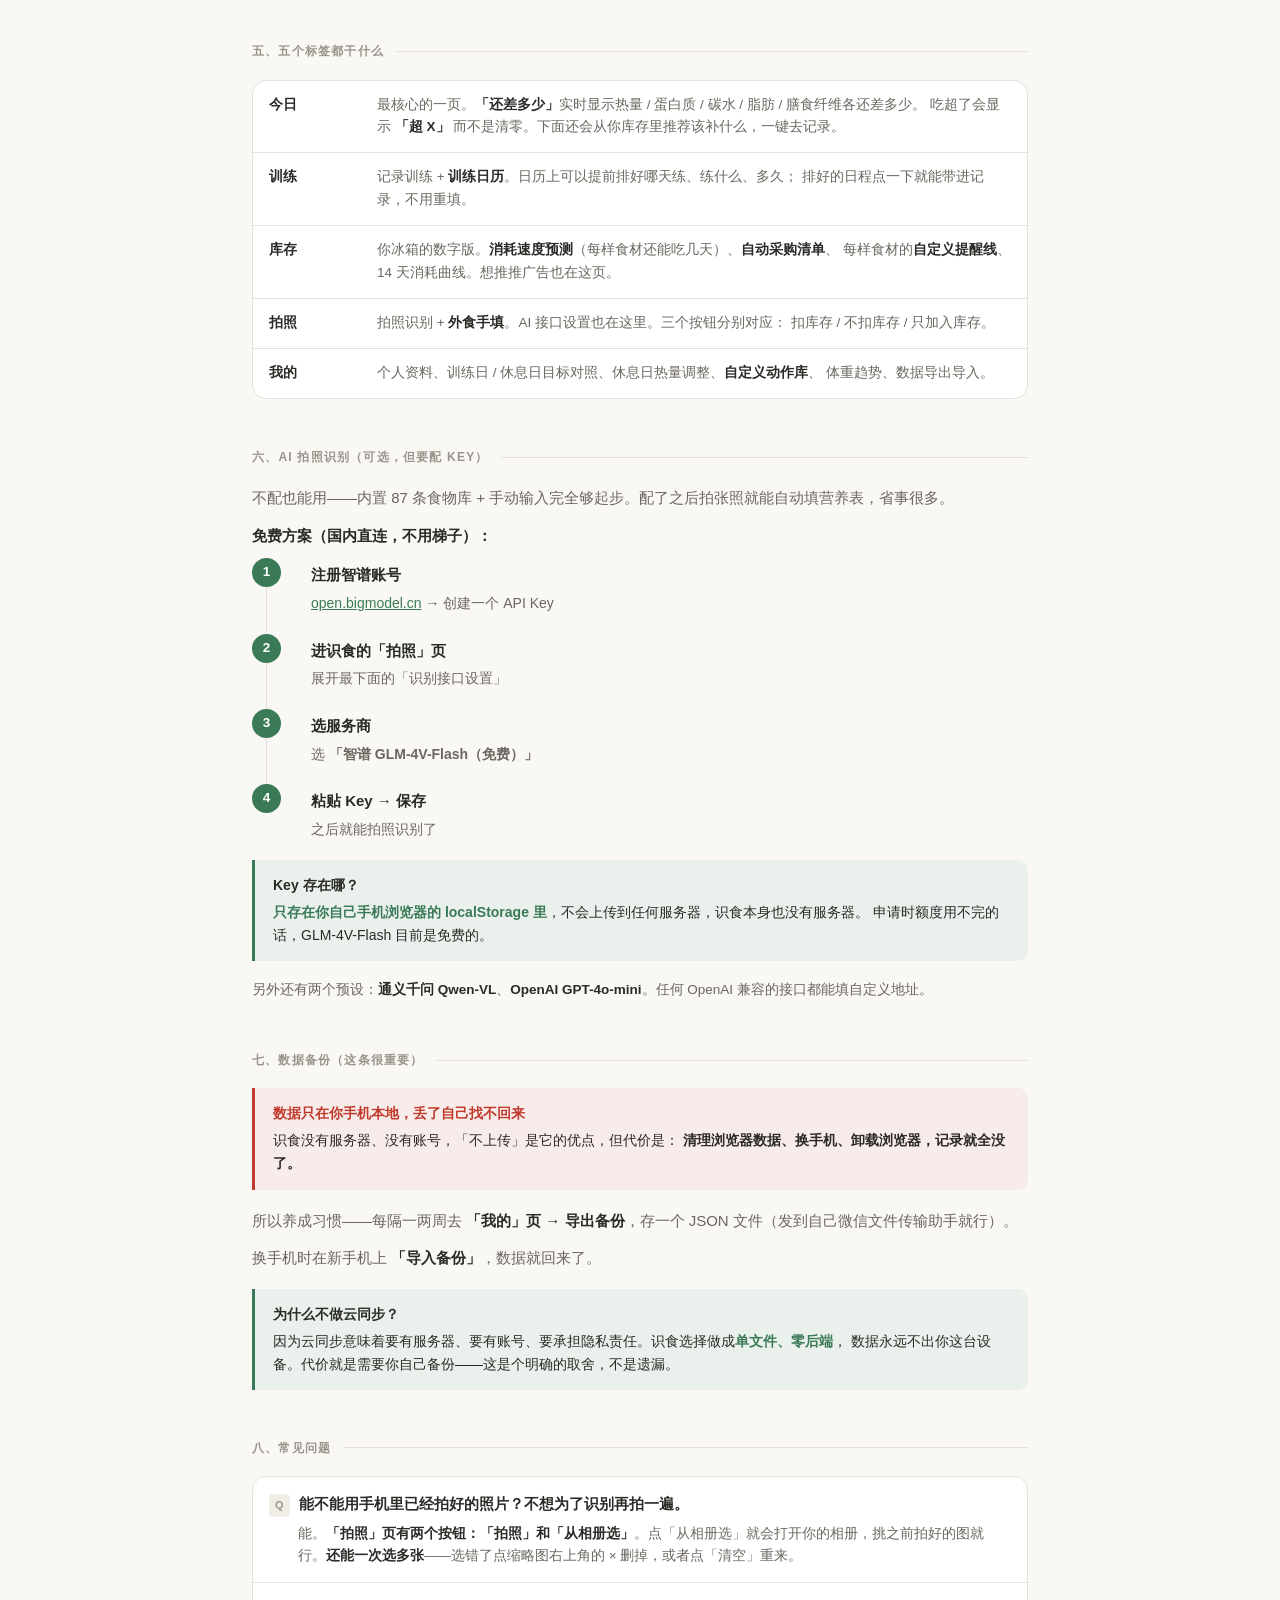
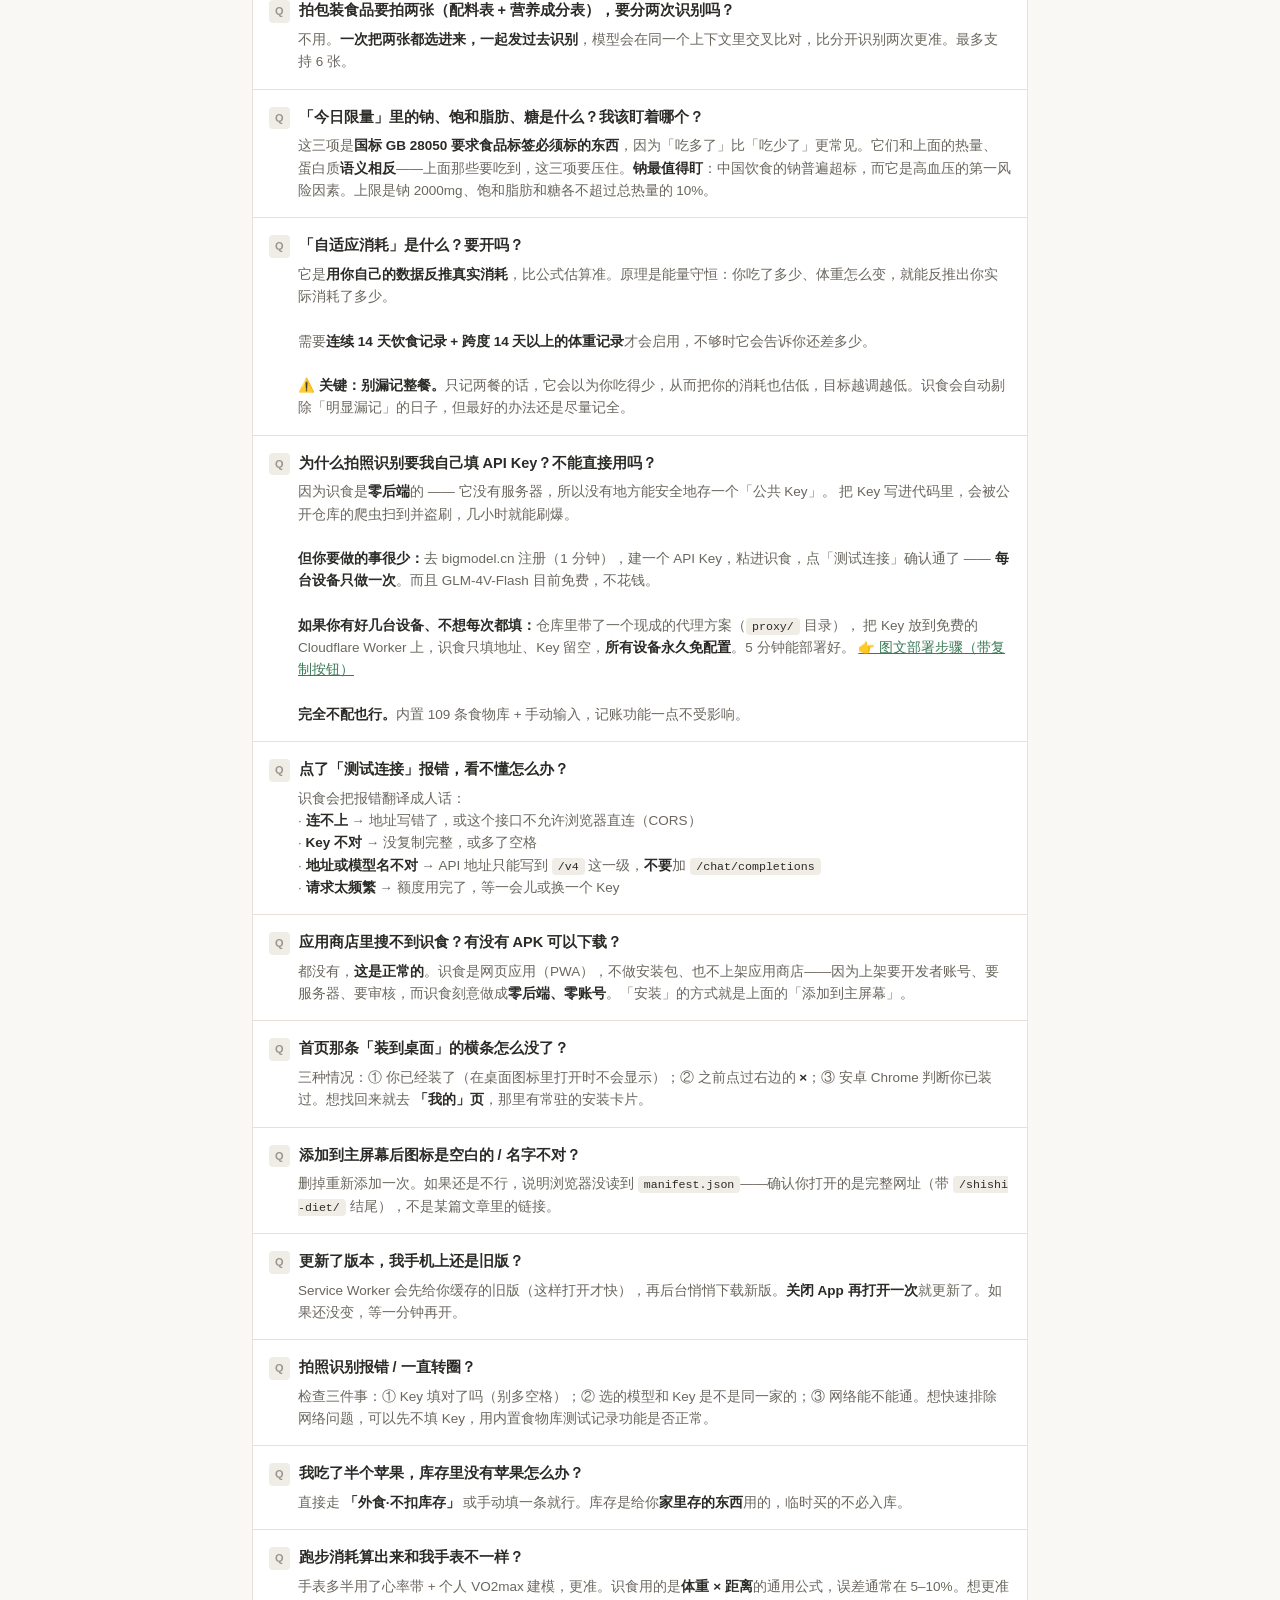
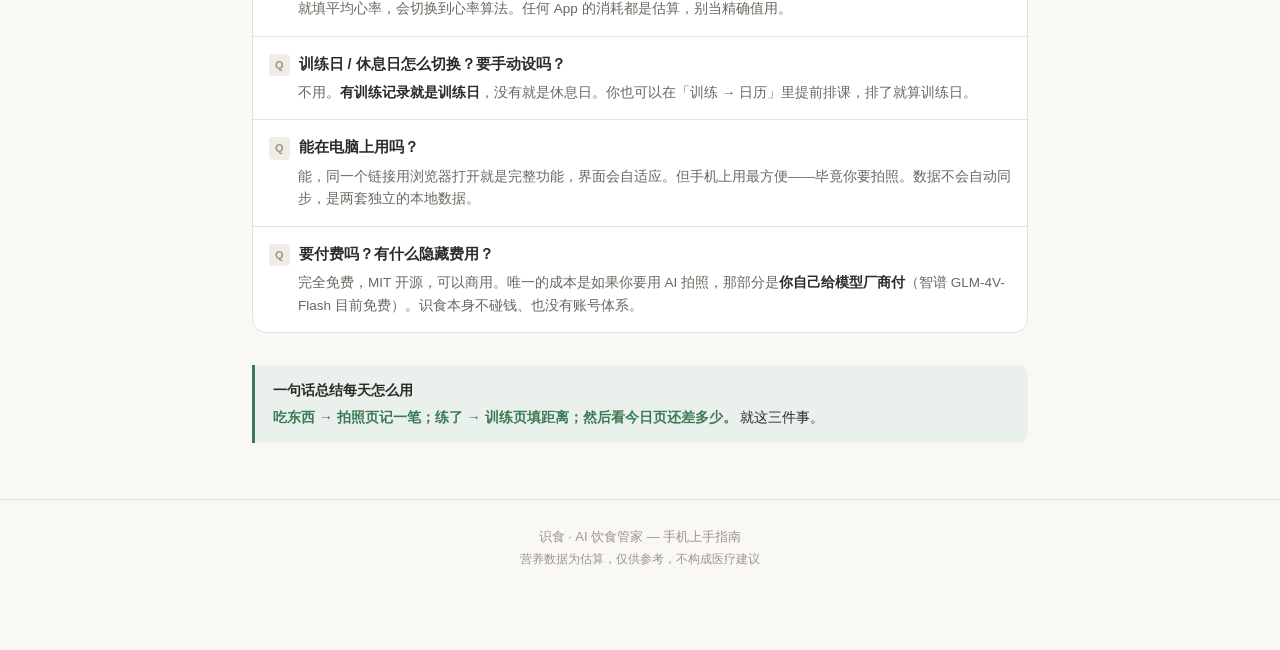
==== commit c8bd71f0: "update: guide/index.html" ====
--- a/guide/index.html
+++ b/guide/index.html
@@ -393,7 +393,8 @@
         <b>但你要做的事很少：</b>去 bigmodel.cn 注册（1 分钟），建一个 API Key，粘进识食，点「测试连接」确认通了 ——
         <b>每台设备只做一次</b>。而且 GLM-4V-Flash 目前免费，不花钱。<br><br>
         <b>如果你有好几台设备、不想每次都填：</b>仓库里带了一个现成的代理方案（<code>proxy/</code> 目录），
-        把 Key 放到免费的 Cloudflare Worker 上，识食只填地址、Key 留空，<b>所有设备永久免配置</b>。5 分钟能部署好。<br><br>
+        把 Key 放到免费的 Cloudflare Worker 上，识食只填地址、Key 留空，<b>所有设备永久免配置</b>。5 分钟能部署好。
+        <a href="../proxy/">👉 图文部署步骤（带复制按钮）</a><br><br>
         <b>完全不配也行。</b>内置 109 条食物库 + 手动输入，记账功能一点不受影响。
       </div>
     </div>
